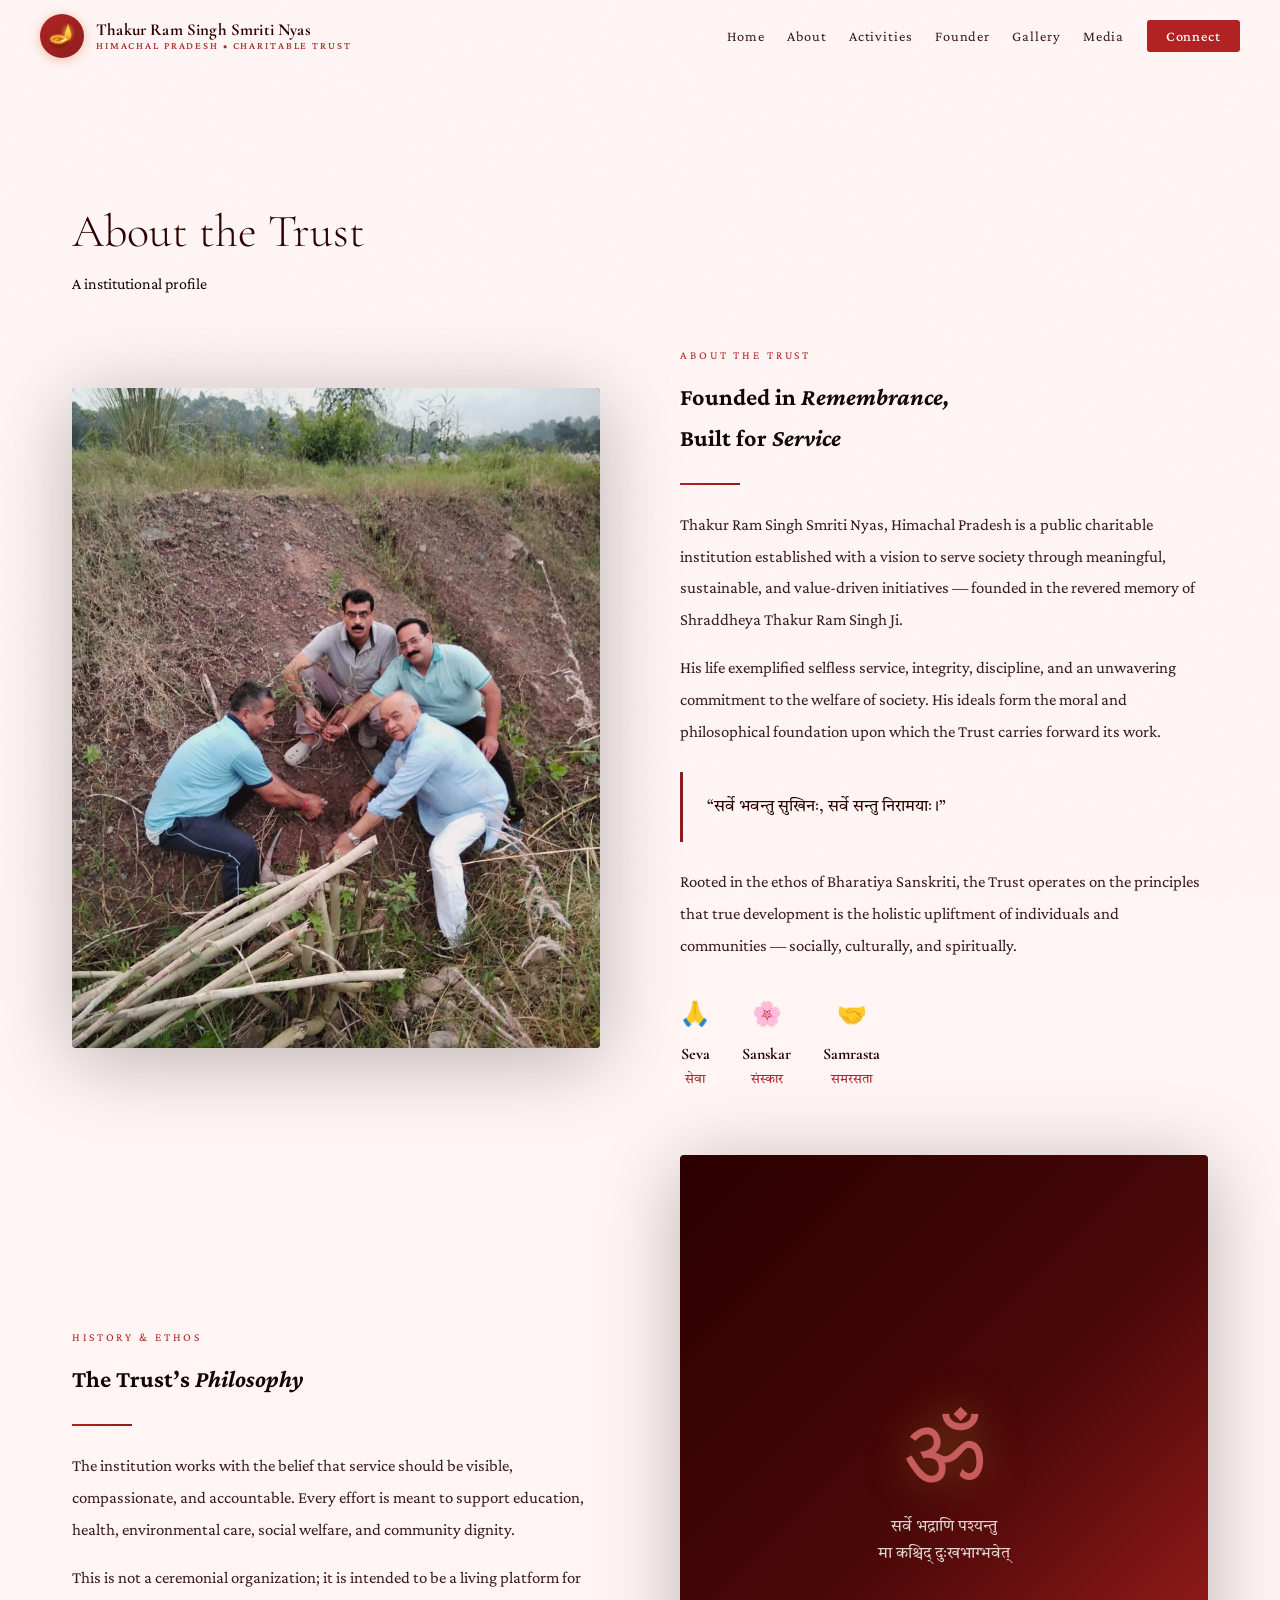
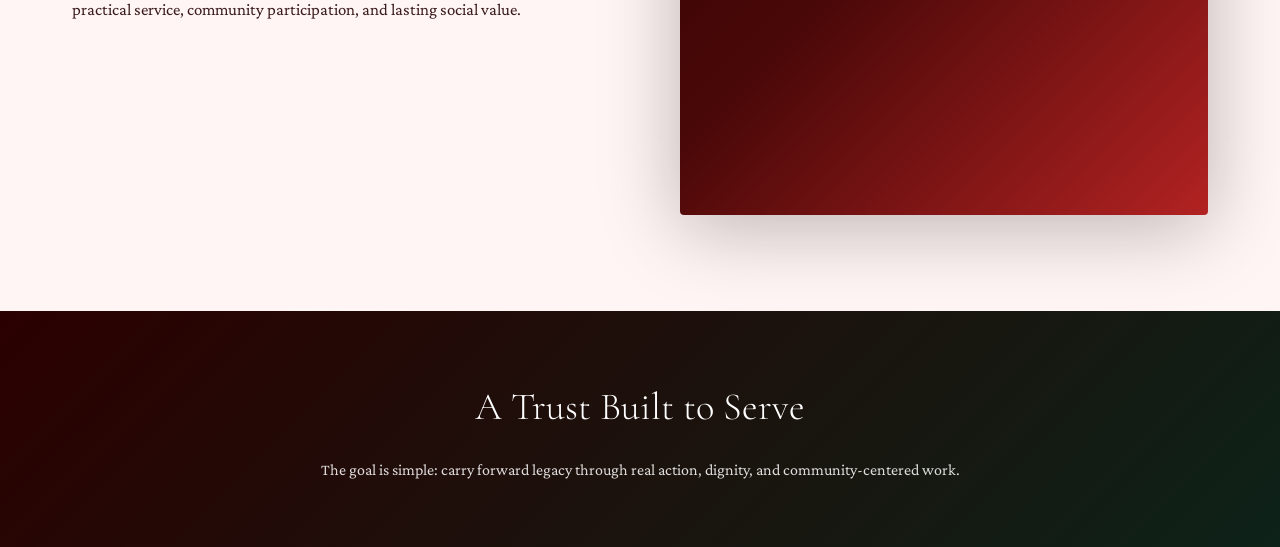
==== about.html @ 79075ea3 "major change" ====
<!DOCTYPE html>
<html lang="en">
<head>
<meta charset="UTF-8">
<meta name="viewport" content="width=device-width, initial-scale=1.0">
<title>About | Thakur Ram Singh Smriti Nyas</title>
<link rel="preconnect" href="https://fonts.googleapis.com">
<link href="https://fonts.googleapis.com/css2?family=Cormorant+Garamond:ital,wght@0,300;0,400;0,600;0,700;1,300;1,400&family=Crimson+Pro:ital,wght@0,300;0,400;0,600;1,400&family=Tiro+Devanagari+Sanskrit&display=swap" rel="stylesheet">
<link rel="stylesheet" href="assets/css/style.css">
</head>
<body>


<nav id="navbar">
  <div class="nav-inner">
    <a href="index.html" class="nav-logo">
      <div class="nav-logo-emblem">🪔</div>
      <div class="nav-logo-text">
        <span>Thakur Ram Singh Smriti Nyas</span>
        <span>Himachal Pradesh • Charitable Trust</span>
      </div>
    </a>
    <ul class="nav-links">
      <li><a href="index.html">Home</a></li>
      <li><a href="about.html">About</a></li>
      <li><a href="activities.html">Activities</a></li>
      <li><a href="founder.html">Founder</a></li>
      <li><a href="gallery.html">Gallery</a></li>
      <li><a href="media.html">Media</a></li>
      <li><a href="contact.html" class="nav-cta">Connect</a></li>
    </ul>
    <div class="hamburger" onclick="toggleMenu()"><span></span><span></span><span></span></span></div>
  </div>
</nav>
<div class="mobile-menu" id="mobileMenu">
  <a href="index.html" onclick="toggleMenu()">Home</a>
  <a href="about.html" onclick="toggleMenu()">About</a>
  <a href="activities.html" onclick="toggleMenu()">Activities</a>
  <a href="founder.html" onclick="toggleMenu()">Founder</a>
  <a href="gallery.html" onclick="toggleMenu()">Gallery</a>
  <a href="media.html" onclick="toggleMenu()">Media</a>
  <a href="contact.html" onclick="toggleMenu()">Connect</a>
</div>

<div class="page">
<section class="section">
  <div class="container">
    <div class="page-title">About the Trust</div>
    <p class="page-lead">A institutional profile</p>
    <div class="page-split" style="margin-top:3rem;">
      <div class="panel-image fade-in">
        <img src="assets/images/WhatsApp_Image_2026-05-06_at_3.06.17_PM.jpeg" alt="Trust activity" style="width:100%;height:100%;object-fit:cover;opacity:.92;">
      </div>
      <div class="text-block fade-in">
        <span class="section-label">About the Trust</span>
        <h2>Founded in <em>Remembrance,</em><br>Built for <em>Service</em></h2>
        <div class="divider"></div>
        <p>Thakur Ram Singh Smriti Nyas, Himachal Pradesh is a public charitable institution established with a vision to serve society through meaningful, sustainable, and value-driven initiatives — founded in the revered memory of Shraddheya Thakur Ram Singh Ji.</p>
        <p>His life exemplified selfless service, integrity, discipline, and an unwavering commitment to the welfare of society. His ideals form the moral and philosophical foundation upon which the Trust carries forward its work.</p>
        <div class="quote-box"><p>“सर्वे भवन्तु सुखिनः, सर्वे सन्तु निरामयाः।”</p></div>
        <p>Rooted in the ethos of Bharatiya Sanskriti, the Trust operates on the principles that true development is the holistic upliftment of individuals and communities — socially, culturally, and spiritually.</p>
        <div class="about-pillars">
          <div class="pillar"><div class="pillar-icon">🙏</div><span class="pillar-word">Seva</span><span class="pillar-word-devan">सेवा</span></div>
          <div class="pillar"><div class="pillar-icon">🌸</div><span class="pillar-word">Sanskar</span><span class="pillar-word-devan">संस्कार</span></div>
          <div class="pillar"><div class="pillar-icon">🤝</div><span class="pillar-word">Samrasta</span><span class="pillar-word-devan">समरसता</span></div>
        </div>
      </div>
    </div>

    <div class="about-grid" style="margin-top:4rem;">
      <div class="text-block fade-in">
        <span class="section-label">History & Ethos</span>
        <h2>The Trust’s <em>Philosophy</em></h2>
        <div class="divider"></div>
        <p>The institution works with the belief that service should be visible, compassionate, and accountable. Every effort is meant to support education, health, environmental care, social welfare, and community dignity.</p>
        <p>This is not a ceremonial organization; it is intended to be a living platform for practical service, community participation, and lasting social value.</p>
      </div>
      <div class="panel-image fade-in">
        <div class="panel-overlay">
          <div class="founder-mark">ॐ</div>
          <p style="font-family:var(--ff-devan);">सर्वे भद्राणि पश्यन्तु<br>मा कश्चिद् दुःखभाग्भवेत्</p>
        </div>
      </div>
    </div>
  </div>
</section>

<section class="banner">
  <div class="container">
    <h2>A Trust Built to Serve</h2>
    <p>The goal is simple: carry forward legacy through real action, dignity, and community-centered work.</p>
  </div>
</section>

<script src="assets/js/main.js"></script>
</body>
</html>
---- assets/css/style.css ----
:root {
  --saffron:      #B22222;
  --saffron-lt:   #D64545;
  --saffron-pale: #FCEAEA;

  --gold:         #8B1E1E;
  --gold-lt:      #C75C5C;

  --forest:       #2B0000;
  --forest-mid:   #4A0808;
  --forest-lt:    #6A1212;

  --cream:        #FFF5F5;
  --cream-dk:     #F5E6E6;

  --ink:          #140606;
  --ink-mid:      #3A1A1A;
  --ink-lt:       #6B4A4A;

  --white:        #FFFDFD;

  --border:       rgba(178,34,34,0.22);
  --border-dk:    rgba(178,34,34,0.45);

  --shadow:       0 4px 40px rgba(20,6,6,0.18);
  --shadow-lg:    0 12px 80px rgba(20,6,6,0.28);

  --ff-display: 'Cormorant Garamond', serif;
  --ff-body:    'Crimson Pro', serif;
  --ff-devan:   'Tiro Devanagari Sanskrit', serif;
}
*, *::before, *::after { box-sizing: border-box; margin: 0; padding: 0; }
html { scroll-behavior: smooth; font-size: 16px; }
body {
  font-family: var(--ff-body);
  background: var(--cream);
  color: var(--ink);
  overflow-x: hidden;
  line-height: 1.7;
}
a { color: inherit; }
img { max-width: 100%; display: block; }

::-webkit-scrollbar { width: 6px; }
::-webkit-scrollbar-track { background: var(--cream-dk); }
::-webkit-scrollbar-thumb { background: var(--saffron); border-radius: 3px; }

body::before {
  content: '';
  position: fixed;
  inset: 0;
  background-image: url("data:image/svg+xml,%3Csvg viewBox='0 0 256 256' xmlns='http://www.w3.org/2000/svg'%3E%3Cfilter id='noise'%3E%3CfeTurbulence type='fractalNoise' baseFrequency='0.9' numOctaves='4' stitchTiles='stitch'/%3E%3C/filter%3E%3Crect width='100%25' height='100%25' filter='url(%23noise)' opacity='0.03'/%3E%3C/svg%3E");
  pointer-events: none;
  z-index: 9999;
  opacity: 0.4;
}

.container { max-width: 1200px; margin: 0 auto; padding: 0 2rem; }
.page { padding-top: 96px; }
.section { padding: 6rem 0; }
.section-label {
  font-size: 0.72rem; letter-spacing: 0.25em; text-transform: uppercase;
  color: var(--saffron); display: block; margin-bottom: 0.75rem;
}
.divider {
  width: 60px; height: 2px;
  background: linear-gradient(90deg, var(--saffron), var(--gold));
  margin: 1.5rem 0;
}
.divider.center { margin: 1.5rem auto; }
.page-title, .section-header h2, .heading h2 {
  font-family: var(--ff-display);
  font-size: clamp(2rem, 3.6vw, 3.1rem);
  font-weight: 300;
  color: var(--forest);
}

#navbar {
  position: fixed; top: 0; left: 0; right: 0; z-index: 1000;
  padding: 0 2rem;
  transition: all 0.4s ease;
}
#navbar.scrolled {
  background: rgba(250,247,241,0.97);
  backdrop-filter: blur(12px);
  border-bottom: 1px solid var(--border);
  box-shadow: 0 2px 20px rgba(28,18,8,0.08);
}
.nav-inner {
  max-width: 1200px; margin: 0 auto;
  display: flex; align-items: center; justify-content: space-between;
  height: 72px;
}
.nav-logo {
  display: flex; align-items: center; gap: 0.75rem;
  text-decoration: none;
}
.nav-logo-emblem {
  width: 44px; height: 44px;
  background: linear-gradient(135deg, var(--saffron), var(--gold));
  border-radius: 50%;
  display: flex; align-items: center; justify-content: center;
  font-size: 1.4rem; color: var(--white);
  box-shadow: 0 2px 12px rgba(212,88,10,0.35);
  flex-shrink: 0;
}
.nav-logo-text { line-height: 1.2; }
.nav-logo-text span:first-child {
  display: block; font-family: var(--ff-display); font-size: 1.05rem;
  font-weight: 700; color: var(--forest); letter-spacing: 0.01em;
}
.nav-logo-text span:last-child {
  display: block; font-size: 0.65rem; letter-spacing: 0.18em;
  text-transform: uppercase; color: var(--saffron); font-weight: 500;
}
.nav-links { display: flex; gap: 1.4rem; list-style: none; align-items: center; }
.nav-links a {
  font-size: 0.9rem; letter-spacing: 0.06em; text-decoration: none;
  color: var(--ink-mid); font-weight: 400; transition: color 0.2s;
  position: relative;
}
.nav-links a::after {
  content: ''; position: absolute; bottom: -3px; left: 0; right: 0;
  height: 1px; background: var(--saffron);
  transform: scaleX(0); transition: transform 0.25s;
}
.nav-links a:hover { color: var(--saffron); }
.nav-links a:hover::after { transform: scaleX(1); }
.nav-cta {
  background: var(--saffron); color: var(--white) !important;
  padding: 0.5rem 1.2rem; border-radius: 3px;
  font-weight: 500 !important; transition: background 0.2s !important;
}
.nav-cta:hover { background: var(--forest) !important; }
.nav-cta::after { display: none !important; }
.hamburger { display: none; flex-direction: column; gap: 5px; cursor: pointer; }
.hamburger span { display: block; width: 24px; height: 2px; background: var(--ink); transition: all 0.3s; }

.hero {
  min-height: 100vh;
  background: var(--forest);
  position: relative; overflow: hidden;
  display: flex; align-items: center;
}
.hero-bg-pattern {
  position: absolute; inset: 0;
  background-image:
    radial-gradient(ellipse 80% 60% at 60% 50%, rgba(197,151,58,0.08) 0%, transparent 70%),
    radial-gradient(ellipse 40% 40% at 20% 80%, rgba(212,88,10,0.1) 0%, transparent 60%);
}
.hero-mandala {
  position: absolute; right: -80px; top: 50%;
  transform: translateY(-50%);
  width: 650px; height: 650px; opacity: 0.06;
}
.hero-mandala svg { width: 100%; height: 100%; animation: spin 120s linear infinite; }
@keyframes spin { to { transform: rotate(360deg); } }
.hero-content {
  position: relative; z-index: 2;
  max-width: 1200px; margin: 0 auto; padding: 6rem 2rem 4rem;
  display: grid; grid-template-columns: 1fr 1fr; gap: 4rem; align-items: center;
}
.hero-tag {
  display: inline-flex; align-items: center; gap: 0.5rem;
  background: rgba(197,151,58,0.15); border: 1px solid rgba(197,151,58,0.3);
  padding: 0.35rem 1rem; border-radius: 30px;
  font-size: 0.72rem; letter-spacing: 0.2em; text-transform: uppercase;
  color: var(--gold-lt); margin-bottom: 1.5rem;
}
.hero-tag::before { content: '✦'; font-size: 0.6rem; }
.hero-title {
  font-family: var(--ff-display); color: var(--white);
  font-size: clamp(2.4rem, 4.5vw, 4.1rem);
  line-height: 1.05; font-weight: 300; margin-bottom: 0.5rem;
}
.hero-title strong { font-weight: 700; color: var(--gold-lt); }
.hero-subtitle-devan {
  font-family: var(--ff-devan); color: var(--gold);
  font-size: 1.1rem; margin-bottom: 1.5rem; line-height: 1.6; opacity: 0.9;
}
.hero-desc {
  color: rgba(250,247,241,0.75); font-size: 1.05rem;
  line-height: 1.9; margin-bottom: 2rem; max-width: 540px;
}
.hero-actions { display: flex; gap: 1rem; flex-wrap: wrap; }
.btn-primary, .btn-outline, .btn-soft, .btn-submit, .wiki-link {
  display: inline-flex; align-items: center; gap: 0.5rem;
  padding: 0.85rem 1.55rem; border-radius: 3px;
  font-size: 0.9rem; letter-spacing: 0.08em; text-decoration: none;
  transition: all 0.25s; font-weight: 600;
}
.btn-primary {
  background: var(--saffron); color: var(--white);
  box-shadow: 0 4px 20px rgba(212,88,10,0.4);
}
.btn-primary:hover { background: var(--saffron-lt); transform: translateY(-2px); }
.btn-outline {
  border: 1px solid rgba(197,151,58,0.5); color: var(--gold-lt);
}
.btn-outline:hover { background: rgba(197,151,58,0.1); border-color: var(--gold); }
.btn-soft {
  background: rgba(255,255,255,0.06); color: var(--white);
  border: 1px solid rgba(197,151,58,0.18);
}
.btn-soft:hover { background: rgba(255,255,255,0.1); }
.hero-right { display: grid; grid-template-columns: 1fr 1fr; gap: 1rem; }
.hero-stat-card {
  background: rgba(255,255,255,0.04);
  border: 1px solid rgba(197,151,58,0.15);
  padding: 1.5rem; border-radius: 4px;
  backdrop-filter: blur(4px);
  transition: border-color 0.3s;
}
.hero-stat-card:hover { border-color: rgba(197,151,58,0.4); }
.hero-stat-card:nth-child(1) { grid-column: span 2; display: flex; align-items: center; gap: 1rem; }
.hero-stat-num {
  font-family: var(--ff-display); font-size: 2.8rem;
  font-weight: 700; color: var(--gold-lt); line-height: 1;
}
.hero-stat-label { font-size: 0.82rem; color: rgba(250,247,241,0.6); letter-spacing: 0.05em; margin-top: 0.25rem; }
.hero-stat-icon { font-size: 1.8rem; margin-bottom: 0.5rem; }
.hero-stat-text { font-size: 0.9rem; color: rgba(250,247,241,0.75); line-height: 1.5; }
.hero-scroll {
  position: absolute; bottom: 2rem; left: 50%; transform: translateX(-50%);
  display: flex; flex-direction: column; align-items: center; gap: 0.5rem;
  color: rgba(250,247,241,0.4); font-size: 0.7rem; letter-spacing: 0.2em; text-transform: uppercase;
  animation: bounce 2s ease-in-out infinite;
  cursor: pointer; text-decoration: none;
}
.hero-scroll::after { content: '↓'; font-size: 1rem; color: var(--gold); }
@keyframes bounce { 0%,100%{transform:translateX(-50%) translateY(0)} 50%{transform:translateX(-50%) translateY(8px)} }

.marquee-strip { background: var(--saffron); padding: 0.6rem 0; overflow: hidden; }
.marquee-track {
  display: flex; gap: 3rem; animation: marquee 30s linear infinite; width: max-content;
}
.marquee-item {
  display: flex; align-items: center; gap: 1rem; white-space: nowrap;
  font-size: 0.8rem; letter-spacing: 0.12em; text-transform: uppercase;
  color: rgba(255,255,255,0.9);
}
.marquee-item::before { content: '✦'; font-size: 0.6rem; opacity: 0.7; }
@keyframes marquee { to { transform: translateX(-50%); } }

.section-header { text-align: center; margin-bottom: 4rem; }
.section-header h2 strong { font-weight: 700; }

.about-grid, .founder-grid, .contact-grid, .page-split {
  display: grid; grid-template-columns: 1fr 1fr; gap: 5rem; align-items: center;
}
.about-img-frame, .panel-image {
  aspect-ratio: 4/5; border-radius: 4px;
  background: linear-gradient(135deg, var(--forest) 0%, var(--forest-mid) 50%, var(--saffron) 100%);
  position: relative; overflow: hidden;
  display: flex; align-items: center; justify-content: center;
  box-shadow: var(--shadow-lg);
}
.about-img-inner, .panel-overlay {
  text-align: center; padding: 3rem; color: rgba(250,247,241,0.85);
}
.about-img-inner .big-om, .founder-mark {
  font-size: 6rem; line-height: 1; margin-bottom: 1rem;
  color: var(--gold-lt); text-shadow: 0 0 40px rgba(197,151,58,0.5);
}
.about-img-inner p {
  font-family: var(--ff-devan); font-size: 1.1rem; line-height: 1.8; color: rgba(250,247,241,0.8);
}
.about-badge {
  position: absolute; bottom: -1.5rem; right: -1.5rem;
  background: var(--saffron); color: var(--white);
  width: 100px; height: 100px; border-radius: 50%;
  display: flex; flex-direction: column; align-items: center; justify-content: center;
  font-family: var(--ff-display); box-shadow: 0 4px 20px rgba(212,88,10,0.4);
}
.about-badge span:first-child { font-size: 1.6rem; font-weight: 700; line-height: 1; }
.about-badge span:last-child { font-size: 0.6rem; letter-spacing: 0.1em; text-transform: uppercase; }
.about-content h2, .founder-content h2 {
  font-family: var(--ff-display); font-size: clamp(2rem, 3vw, 2.8rem);
  font-weight: 300; line-height: 1.2; color: var(--forest);
  margin-bottom: 1rem;
}
.about-content h2 em, .founder-content h2 em { font-style: italic; color: var(--saffron); }
.about-content p, .founder-content p, .text-block p, .page-text p {
  font-size: 1.05rem; color: var(--ink-mid); margin-bottom: 1rem; line-height: 1.9;
}
.about-shloka, .quote-box {
  background: var(--cream); border-left: 3px solid var(--gold);
  padding: 1.25rem 1.5rem; border-radius: 0 4px 4px 0; margin: 1.5rem 0;
}
.about-shloka p, .quote-box p {
  font-family: var(--ff-devan); font-size: 1rem; color: var(--forest); margin: 0; line-height: 1.9;
}
.about-pillars, .value-tags { display: flex; gap: 2rem; margin-top: 2rem; flex-wrap: wrap; }
.pillar { text-align: center; }
.pillar-icon { font-size: 1.5rem; margin-bottom: 0.4rem; }
.pillar-word {
  font-family: var(--ff-display); font-size: 1rem; font-weight: 700; color: var(--forest); display: block;
}
.pillar-word-devan {
  font-family: var(--ff-devan); font-size: 0.82rem; color: var(--saffron); display: block;
}

.activities-grid {
  display: grid; grid-template-columns: repeat(4, 1fr); gap: 1.5rem;
}
.activity-card {
  background: var(--white);
  border: 1px solid var(--border);
  border-radius: 4px; padding: 2rem 1.5rem;
  transition: all 0.35s cubic-bezier(0.4,0,0.2,1);
  position: relative; overflow: hidden; cursor: default;
}
.activity-card::before {
  content: ''; position: absolute; bottom: 0; left: 0; right: 0;
  height: 3px; background: linear-gradient(90deg, var(--saffron), var(--gold));
  transform: scaleX(0); transition: transform 0.35s;
}
.activity-card:hover { transform: translateY(-6px); box-shadow: var(--shadow); border-color: transparent; }
.activity-card:hover::before { transform: scaleX(1); }
.activity-card:nth-child(1) { grid-column: span 2; }
.activity-card:nth-child(6) { grid-column: span 2; }
.card-icon { font-size: 2rem; margin-bottom: 1rem; }
.card-num {
  position: absolute; top: 1.25rem; right: 1.25rem;
  font-family: var(--ff-display); font-size: 2.5rem;
  font-weight: 700; color: var(--saffron); opacity: 0.08; line-height: 1;
}
.card-title {
  font-family: var(--ff-display); font-size: 1.2rem;
  font-weight: 700; color: var(--forest); margin-bottom: 0.75rem;
}
.card-desc { font-size: 0.92rem; color: var(--ink-lt); line-height: 1.7; margin-bottom: 1rem; }
.card-shloka {
  font-family: var(--ff-devan); font-size: 0.78rem;
  color: var(--saffron); line-height: 1.7; border-top: 1px solid var(--border);
  padding-top: 0.75rem; margin-top: 0.75rem;
}

.founder {
  padding: 6rem 0; background: var(--forest); position: relative; overflow: hidden;
}
.founder::before {
  content: ''; position: absolute; inset: 0;
  background: radial-gradient(ellipse at 80% 50%, rgba(197,151,58,0.08) 0%, transparent 60%);
}
.founder-grid { position: relative; z-index: 1; }
.founder-portrait {
  background: rgba(255,255,255,0.04);
  border: 1px solid rgba(197,151,58,0.2);
  border-radius: 4px; padding: 2.5rem;
  text-align: center;
}
.founder-photo {
  width: 220px; height: 220px; margin: 0 auto 1.5rem; border-radius: 50%;
  overflow: hidden; border: 5px solid rgba(232,201,122,0.25);
  box-shadow: 0 0 60px rgba(197,151,58,0.25);
}
.founder-photo img { width: 100%; height: 100%; object-fit: cover; }
.founder-portrait h3 {
  font-family: var(--ff-display); font-size: 1.6rem;
  color: var(--white); font-weight: 300; margin-bottom: 0.25rem;
}
.founder-portrait .years {
  font-size: 0.8rem; color: var(--gold); letter-spacing: 0.15em;
  text-transform: uppercase;
}
.founder-content h2 { color: var(--white); }
.founder-content p { color: rgba(250,247,241,0.7); }
.founder-quote {
  border-left: 3px solid var(--gold); padding-left: 1.5rem; margin: 2rem 0;
}
.founder-quote p {
  font-family: var(--ff-display); font-size: 1.3rem;
  font-style: italic; color: var(--gold-lt) !important;
  font-weight: 300; line-height: 1.5;
}
.value-tag {
  background: rgba(197,151,58,0.1); border: 1px solid rgba(197,151,58,0.25);
  padding: 0.35rem 0.9rem; border-radius: 20px;
  font-size: 0.78rem; color: var(--gold-lt); letter-spacing: 0.06em;
}
.wiki-link {
  background: rgba(255,255,255,0.06);
  border: 1px solid rgba(197,151,58,0.3);
  color: var(--gold-lt);
  margin-top: 1rem;
}
.wiki-link:hover { background: rgba(197,151,58,0.1); transform: translateY(-2px); }

.vision {
  padding: 6rem 0;
  background: linear-gradient(135deg, var(--forest) 0%, #0D2218 100%);
  position: relative; overflow: hidden;
}
.vision::before {
  content: ''; position: absolute; inset: 0;
  background-image: radial-gradient(circle at 30% 70%, rgba(212,88,10,0.08) 0%, transparent 50%),
                    radial-gradient(circle at 80% 20%, rgba(197,151,58,0.06) 0%, transparent 50%);
}
.vision-header { text-align: center; margin-bottom: 4rem; position: relative; z-index: 1; }
.vision-header h2 { font-family: var(--ff-display); font-size: clamp(2rem, 3.5vw, 3rem); font-weight: 300; color: var(--white); }
.vision-header .big-shloka {
  font-family: var(--ff-devan); font-size: 1.05rem; color: var(--gold); margin-top: 1rem; line-height: 2; opacity: 0.9;
}
.vision-items { position: relative; z-index: 1; display: flex; flex-direction: column; gap: 0; }
.vision-item {
  display: grid; grid-template-columns: 80px 1fr; gap: 0;
  border-top: 1px solid rgba(197,151,58,0.12);
  padding: 2rem 0;
}
.vision-item:last-child { border-bottom: 1px solid rgba(197,151,58,0.12); }
.vision-item:hover { background: rgba(197,151,58,0.04); }
.vision-item-num {
  font-family: var(--ff-display); font-size: 3rem;
  font-weight: 700; color: rgba(197,151,58,0.2); line-height: 1; padding-top: 0.25rem;
}
.vision-item-title {
  font-family: var(--ff-display); font-size: 1.3rem;
  font-weight: 700; color: var(--white); margin-bottom: 0.5rem;
}
.vision-item-desc { font-size: 0.95rem; color: rgba(250,247,241,0.6); line-height: 1.8; }

.stats-strip { background: var(--saffron); }
.impact-grid {
  display: grid; grid-template-columns: repeat(4, 1fr); gap: 0;
}
.impact-item {
  text-align: center; padding: 2rem;
  border-right: 1px solid rgba(255,255,255,0.2);
}
.impact-item:last-child { border-right: none; }
.impact-num {
  font-family: var(--ff-display); font-size: 3.2rem;
  font-weight: 700; color: var(--white); line-height: 1;
}
.impact-label {
  font-size: 0.78rem; letter-spacing: 0.15em; text-transform: uppercase;
  color: rgba(255,255,255,0.75); margin-top: 0.5rem;
}

.media {
  padding: 6rem 0;
  background: var(--cream);
}
.media-grid {
  display: grid; grid-template-columns: repeat(2, 1fr); gap: 2rem;
}
.media-card {
  background: var(--white); border: 1px solid var(--border);
  border-radius: 4px; padding: 2.2rem;
  transition: all 0.3s; cursor: pointer;
}
.media-card:hover { transform: translateY(-4px); box-shadow: var(--shadow); }
.media-card h3 {
  font-family: var(--ff-display); font-size: 1.5rem; font-weight: 600; color: var(--forest); margin-bottom: 0.75rem;
}
.media-card p { font-size: 0.95rem; color: var(--ink-lt); line-height: 1.7; }
.media-card .media-card-type {
  font-size: 0.68rem; letter-spacing: 0.2em; text-transform: uppercase; color: var(--saffron); margin-bottom: 1rem;
  display: flex; align-items: center; gap: 0.5rem;
}
.media-card .media-card-type::before { content: ''; display: block; width: 20px; height: 1px; background: var(--saffron); }
.media-card-footer {
  margin-top: 1.5rem; padding-top: 1rem;
  border-top: 1px solid var(--border);
  display: flex; align-items: center; justify-content: space-between;
}
.media-card-footer span { font-size: 0.78rem; color: var(--ink-lt); }
.media-card-footer a {
  font-size: 0.82rem; color: var(--saffron); text-decoration: none; letter-spacing: 0.06em;
  display: flex; align-items: center; gap: 0.4rem;
}

.gallery-grid {
  display: grid;
  grid-template-columns: repeat(auto-fit, minmax(240px, 1fr));
  gap: 1rem;
}
.gallery-grid img {
  width: 100%;
  height: 270px;
  object-fit: cover;
  border-radius: 14px;
  box-shadow: var(--shadow);
  transition: transform 0.25s ease;
}
.gallery-grid img:hover { transform: translateY(-3px) scale(1.01); }
.gallery-tags {
  display: flex; flex-wrap: wrap; gap: 0.75rem; justify-content: center; margin-bottom: 2rem;
}
.gallery-tag {
  padding: 0.45rem 0.9rem;
  border: 1px solid var(--border);
  border-radius: 999px;
  color: var(--ink-mid);
  font-size: 0.82rem;
  background: rgba(255,255,255,0.55);
}

.banner {
  background: linear-gradient(135deg, var(--forest), #0d2218);
  color: white;
  padding: 4rem 0;
  text-align: center;
}
.banner h2 {
  font-family: var(--ff-display);
  font-size: clamp(2rem, 3vw, 3rem);
  font-weight: 300;
  margin-bottom: 1rem;
}
.banner p { max-width: 850px; margin: 0 auto; opacity: 0.85; }

.contact-shell {
  background: var(--ink);
  color: white;
  padding: 6rem 0 4rem;
  position: relative;
  overflow: hidden;
}
.contact-shell::before {
  content: ''; position: absolute; top: 0; left: 0; right: 0;
  height: 3px;
  background: linear-gradient(90deg, var(--saffron), var(--gold), var(--saffron));
}
.contact-grid { align-items: start; }
.contact-left h2 {
  font-family: var(--ff-display); font-size: clamp(2rem, 3vw, 2.8rem);
  font-weight: 300; color: var(--white); line-height: 1.2; margin-bottom: 1rem;
}
.contact-left h2 em { color: var(--gold-lt); font-style: italic; }
.contact-left p { color: rgba(250,247,241,0.6); font-size: 1rem; line-height: 1.8; margin-bottom: 2rem; }
.contact-info { display: flex; flex-direction: column; gap: 1rem; }
.info-row {
  display: flex; align-items: flex-start; gap: 1rem;
  color: rgba(250,247,241,0.75); font-size: 0.95rem;
}
.info-icon { font-size: 1.2rem; flex-shrink: 0; padding-top: 0.1rem; }
.contact-form {
  background: rgba(255,255,255,0.04);
  border: 1px solid rgba(197,151,58,0.15);
  border-radius: 4px; padding: 2.5rem;
}
.form-row { display: grid; grid-template-columns: 1fr 1fr; gap: 1rem; }
.form-group { margin-bottom: 1rem; }
.form-group label {
  display: block; font-size: 0.72rem; letter-spacing: 0.15em;
  text-transform: uppercase; color: var(--gold); margin-bottom: 0.5rem;
}
.form-group input, .form-group textarea, .form-group select {
  width: 100%; background: rgba(255,255,255,0.06);
  border: 1px solid rgba(197,151,58,0.2); border-radius: 3px;
  padding: 0.75rem 1rem; color: var(--white);
  font-family: var(--ff-body); font-size: 0.95rem;
  outline: none; transition: border-color 0.25s;
}
.form-group textarea { min-height: 110px; resize: vertical; }
.form-group input::placeholder, .form-group textarea::placeholder { color: rgba(250,247,241,0.3); }
.form-group input:focus, .form-group textarea:focus { border-color: var(--saffron); }
.form-group select option { background: var(--ink); }
.btn-submit {
  width: 100%; background: var(--saffron); color: var(--white);
  border: none; padding: 0.9rem; border-radius: 3px;
  font-size: 0.95rem; letter-spacing: 0.08em; cursor: pointer; font-weight: 600;
  transition: background 0.25s;
}
.btn-submit:hover { background: var(--saffron-lt); }
.footer-columns {
  margin-top: 3rem;
  display: grid;
  grid-template-columns: 1.15fr .85fr .85fr;
  gap: 1.5rem;
}
.footer-panel {
  background: rgba(255,255,255,0.03);
  border: 1px solid rgba(197,151,58,0.12);
  border-radius: 4px;
  padding: 1.4rem;
}
.footer-panel h4 {
  font-family: var(--ff-display);
  font-size: 1.2rem;
  color: var(--gold-lt);
  margin-bottom: .75rem;
}
.footer-panel p, .footer-panel a {
  color: rgba(250,247,241,.7);
  font-size: .92rem;
  line-height: 1.75;
  text-decoration: none;
}
.footer-panel a:hover { color: var(--gold-lt); }
.footer-bottom {
  margin-top: 2rem; padding-top: 2rem;
  border-top: 1px solid rgba(197,151,58,0.1);
  display: flex; align-items: center; justify-content: space-between;
  flex-wrap: wrap; gap: 1rem;
}
.footer-logo-text {
  font-family: var(--ff-display); font-size: 1rem;
  color: rgba(250,247,241,0.5);
}
.footer-logo-text strong { color: var(--gold); }
.footer-copy { font-size: 0.78rem; color: rgba(250,247,241,0.35); }
.footer-shloka {
  font-family: var(--ff-devan); font-size: 0.9rem;
  color: rgba(197,151,58,0.5); letter-spacing: 0.05em;
}

.mobile-menu {
  position: fixed; inset: 0; z-index: 999;
  background: var(--white); padding: 5rem 2rem 2rem;
  transform: translateX(100%); transition: transform 0.4s ease;
  display: flex; flex-direction: column; gap: 2rem;
}
.mobile-menu.open { transform: translateX(0); }
.mobile-menu a {
  font-family: var(--ff-display); font-size: 2rem; font-weight: 300;
  color: var(--forest); text-decoration: none; border-bottom: 1px solid var(--border);
  padding-bottom: 1rem;
  transition: color 0.2s;
}
.mobile-menu a:hover { color: var(--saffron); }

.fade-in {
  opacity: 0; transform: translateY(30px);
  transition: opacity 0.7s ease, transform 0.7s ease;
}
.fade-in.visible { opacity: 1; transform: none; }
.fade-in-delay-1 { transition-delay: 0.1s; }
.fade-in-delay-2 { transition-delay: 0.2s; }
.fade-in-delay-3 { transition-delay: 0.3s; }

.office-bearers {
  display: grid; grid-template-columns: repeat(4, 1fr); gap: 1.5rem;
  margin-bottom: 4rem;
}
.flip-card {
  height: 280px; cursor: pointer; perspective: 1000px;
}
.flip-inner {
  width: 100%; height: 100%;
  transform-style: preserve-3d;
  transition: transform 0.65s cubic-bezier(0.4,0,0.2,1);
  position: relative;
}
.flip-card:hover .flip-inner,
.flip-card.flipped .flip-inner { transform: rotateY(180deg); }
.flip-front, .flip-back {
  position: absolute; inset: 0;
  backface-visibility: hidden; border-radius: 4px;
  display: flex; flex-direction: column; align-items: center; justify-content: center;
  padding: 1.5rem;
}
.flip-front {
  background: var(--cream);
  border: 1px solid var(--border);
}
.flip-back {
  background: var(--forest);
  transform: rotateY(180deg);
  border: 1px solid rgba(197,151,58,0.2);
}
.member-avatar {
  width: 72px; height: 72px; border-radius: 50%;
  background: linear-gradient(135deg, var(--saffron), var(--gold));
  display: flex; align-items: center; justify-content: center;
  font-size: 1.8rem; color: var(--white); margin-bottom: 1rem;
  box-shadow: 0 4px 16px rgba(212,88,10,0.3);
}
.member-role {
  font-size: 0.68rem; letter-spacing: 0.18em; text-transform: uppercase;
  color: var(--saffron); margin-bottom: 0.25rem;
}
.member-name {
  font-family: var(--ff-display); font-size: 1.1rem;
  font-weight: 700; color: var(--forest); line-height: 1.2;
}
.flip-hint {
  font-size: 0.68rem; color: var(--ink-lt); margin-top: 0.5rem;
  letter-spacing: 0.08em;
}
.member-message {
  font-size: 0.88rem; color: rgba(250,247,241,0.8);
  line-height: 1.7; text-align: center; font-style: italic;
  font-family: var(--ff-body);
}
.member-name-back {
  font-family: var(--ff-display); font-size: 1rem;
  color: var(--gold-lt); margin-top: 1rem; font-weight: 600;
}
.trust-board {
  background: var(--cream); border: 1px solid var(--border);
  border-radius: 4px; padding: 2.5rem;
}
.trust-board h3 {
  font-family: var(--ff-display); font-size: 1.6rem;
  font-weight: 300; color: var(--forest); margin-bottom: 2rem;
}
.board-members {
  display: flex; flex-wrap: wrap; gap: 1rem; justify-content: center;
}
.board-member {
  display: flex; align-items: center; gap: 0.75rem;
  background: var(--white); border: 1px solid var(--border);
  padding: 0.75rem 1.25rem; border-radius: 3px;
}
.board-member-dot {
  width: 32px; height: 32px; border-radius: 50%;
  background: linear-gradient(135deg, var(--forest), var(--forest-lt));
  display: flex; align-items: center; justify-content: center;
  font-size: 0.7rem; color: var(--gold-lt); flex-shrink: 0;
}
.board-member-name {
  font-family: var(--ff-display); font-size: 0.95rem;
  font-weight: 600; color: var(--forest);
}

@media (max-width: 900px) {
  .hero-content, .about-grid, .founder-grid, .contact-grid, .page-split { grid-template-columns: 1fr; }
  .hero-right { display: none; }
  .about-visual { display: none; }
  .activities-grid { grid-template-columns: 1fr 1fr; }
  .activity-card:nth-child(1), .activity-card:nth-child(6) { grid-column: span 1; }
  .office-bearers { grid-template-columns: 1fr 1fr; }
  .impact-grid { grid-template-columns: 1fr 1fr; }
  .impact-item { border-right: none; border-bottom: 1px solid rgba(255,255,255,0.2); }
  .media-grid { grid-template-columns: 1fr; }
  .footer-columns { grid-template-columns: 1fr; }
  .nav-links { display: none; }
  .hamburger { display: flex; }
}
@media (max-width: 560px) {
  .activities-grid, .office-bearers, .impact-grid { grid-template-columns: 1fr; }
  .form-row { grid-template-columns: 1fr; }
  .about-pillars { flex-wrap: wrap; }
  .gallery-grid img { height: 220px; }
}
/* =========================================================
   FOUNDER PAGE ONLY — DARK LEGACY SECTION
========================================================= */

.founder-legacy-section {
  padding: 6rem 0;
  position: relative;
  overflow: hidden;

  background:
    linear-gradient(
      135deg,
      #220000 0%,
      #3a0505 45%,
      #160000 100%
    );
}

.founder-legacy-section::before {
  content: '';
  position: absolute;
  inset: 0;

  background:
    radial-gradient(circle at 20% 20%, rgba(255,90,90,0.07), transparent 40%),
    radial-gradient(circle at 80% 70%, rgba(255,120,120,0.05), transparent 40%);

  pointer-events: none;
}

.founder-legacy-section .section-header {
  position: relative;
  z-index: 2;
}

.founder-legacy-section .section-header h2 {
  color: #fff4f4 !important;
}

.founder-legacy-section .section-label {
  color: #ff9b9b !important;
}

.founder-legacy-section .divider.center {
  background: linear-gradient(90deg, #b22222, #ff7b7b) !important;
}

.founder-legacy-section .vision-items {
  position: relative;
  z-index: 2;
}

.founder-legacy-section .vision-item {
  display: grid;
  grid-template-columns: 90px 1fr;
  gap: 1rem;

  padding: 2.7rem 0;

  border-top: 1px solid rgba(255,255,255,0.08);

  transition: all 0.35s ease;
}

.founder-legacy-section .vision-item:last-child {
  border-bottom: 1px solid rgba(255,255,255,0.08);
}

.founder-legacy-section .vision-item:hover {
  background: rgba(255,255,255,0.03);
  padding-left: 1rem;
}

.founder-legacy-section .vision-item-num {
  font-family: var(--ff-display);
  font-size: 3.5rem;
  font-weight: 700;

  color: rgba(255,160,160,0.22) !important;

  line-height: 1;
}

.founder-legacy-section .vision-item-title {
  font-family: var(--ff-display);
  font-size: 1.5rem;
  font-weight: 700;

  color: #fff7f7 !important;

  margin-bottom: 0.8rem;
}

.founder-legacy-section .vision-item-desc {
  font-size: 1rem;
  line-height: 1.95;

  color: rgba(255,240,240,0.82) !important;

  max-width: 900px;
}
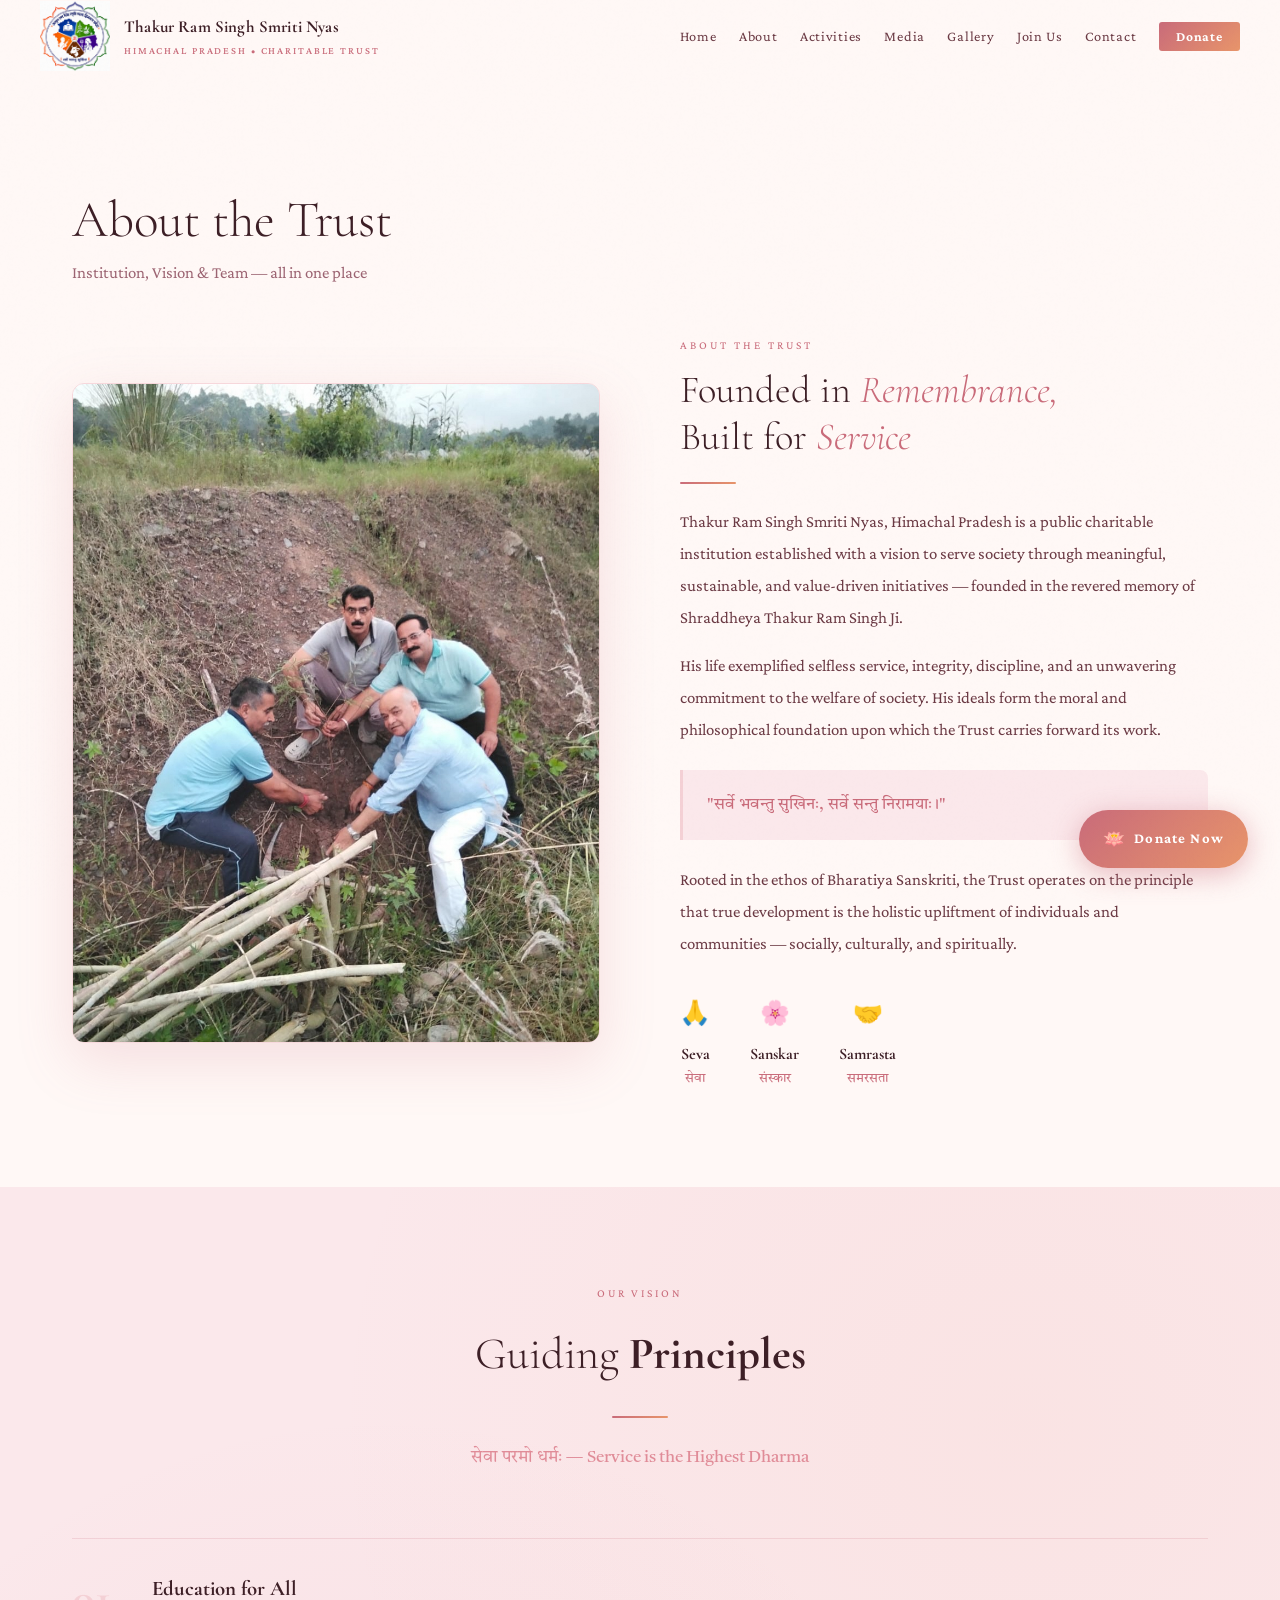
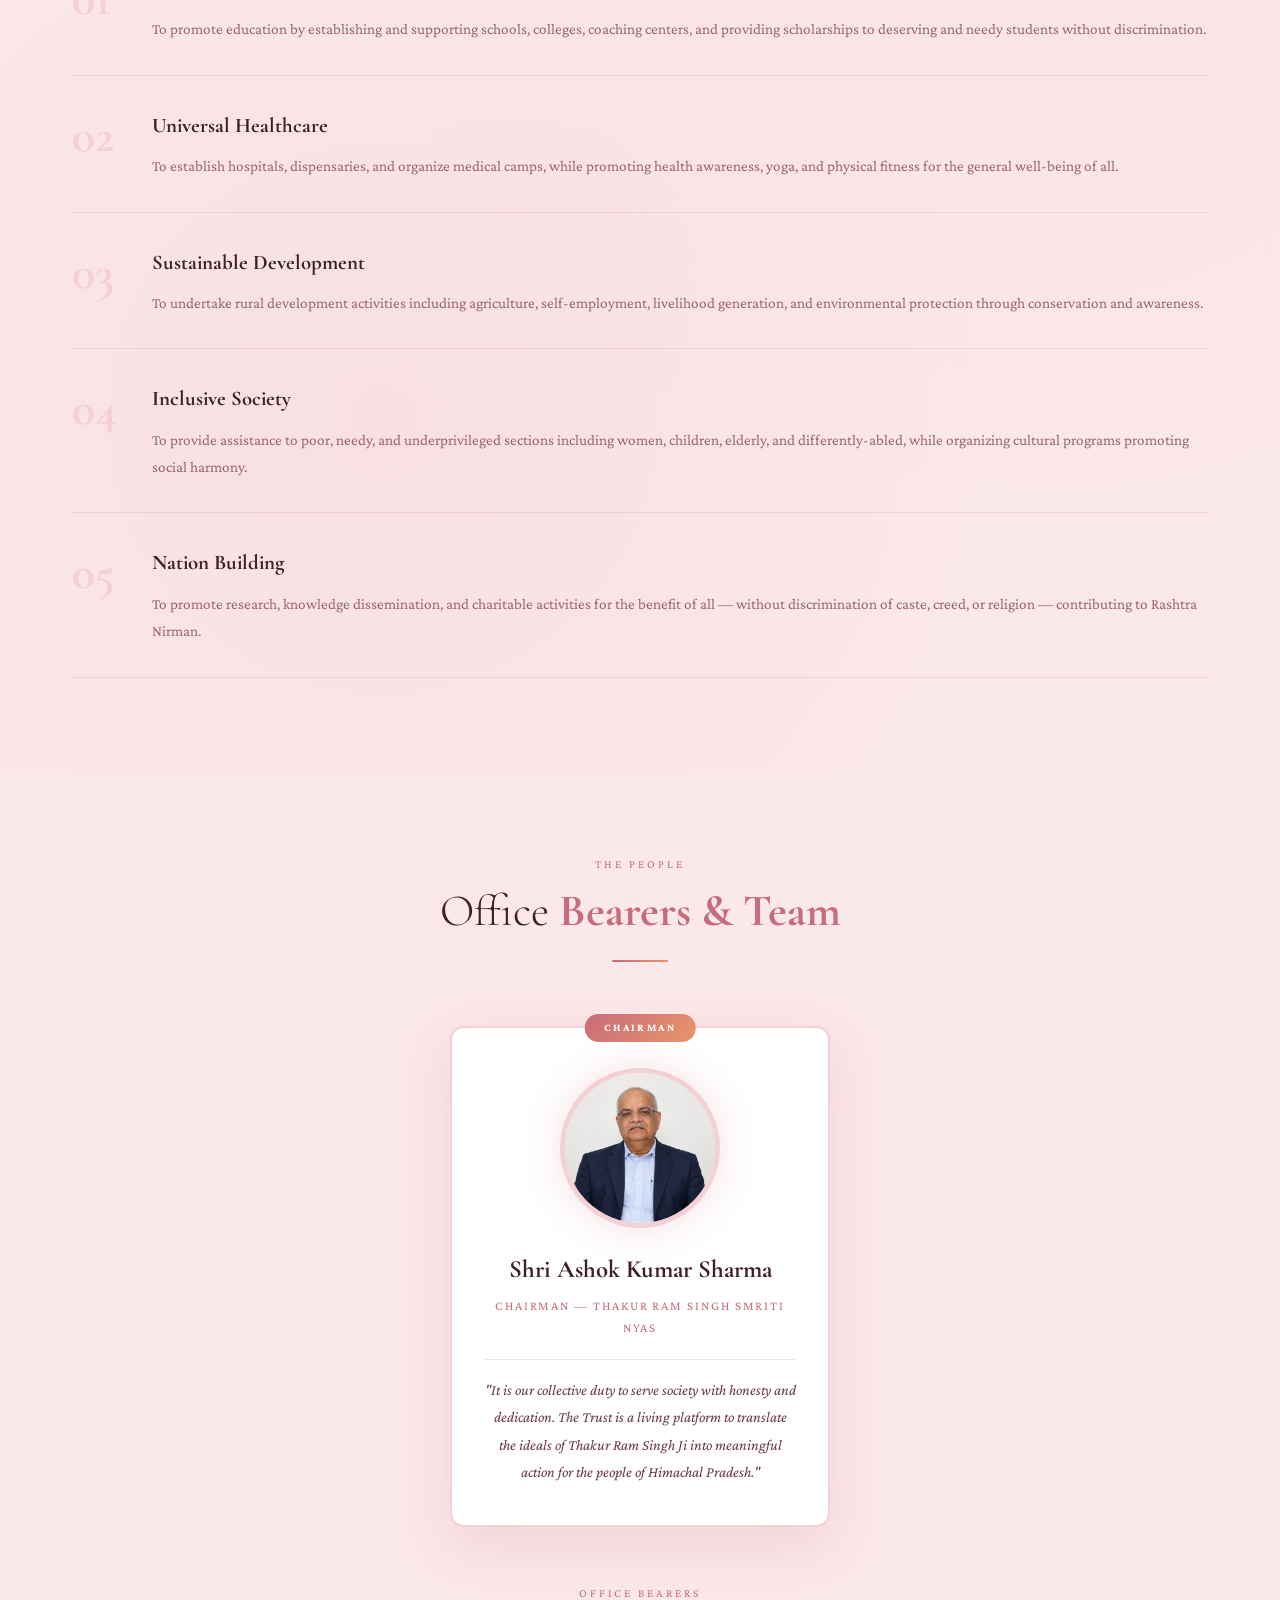
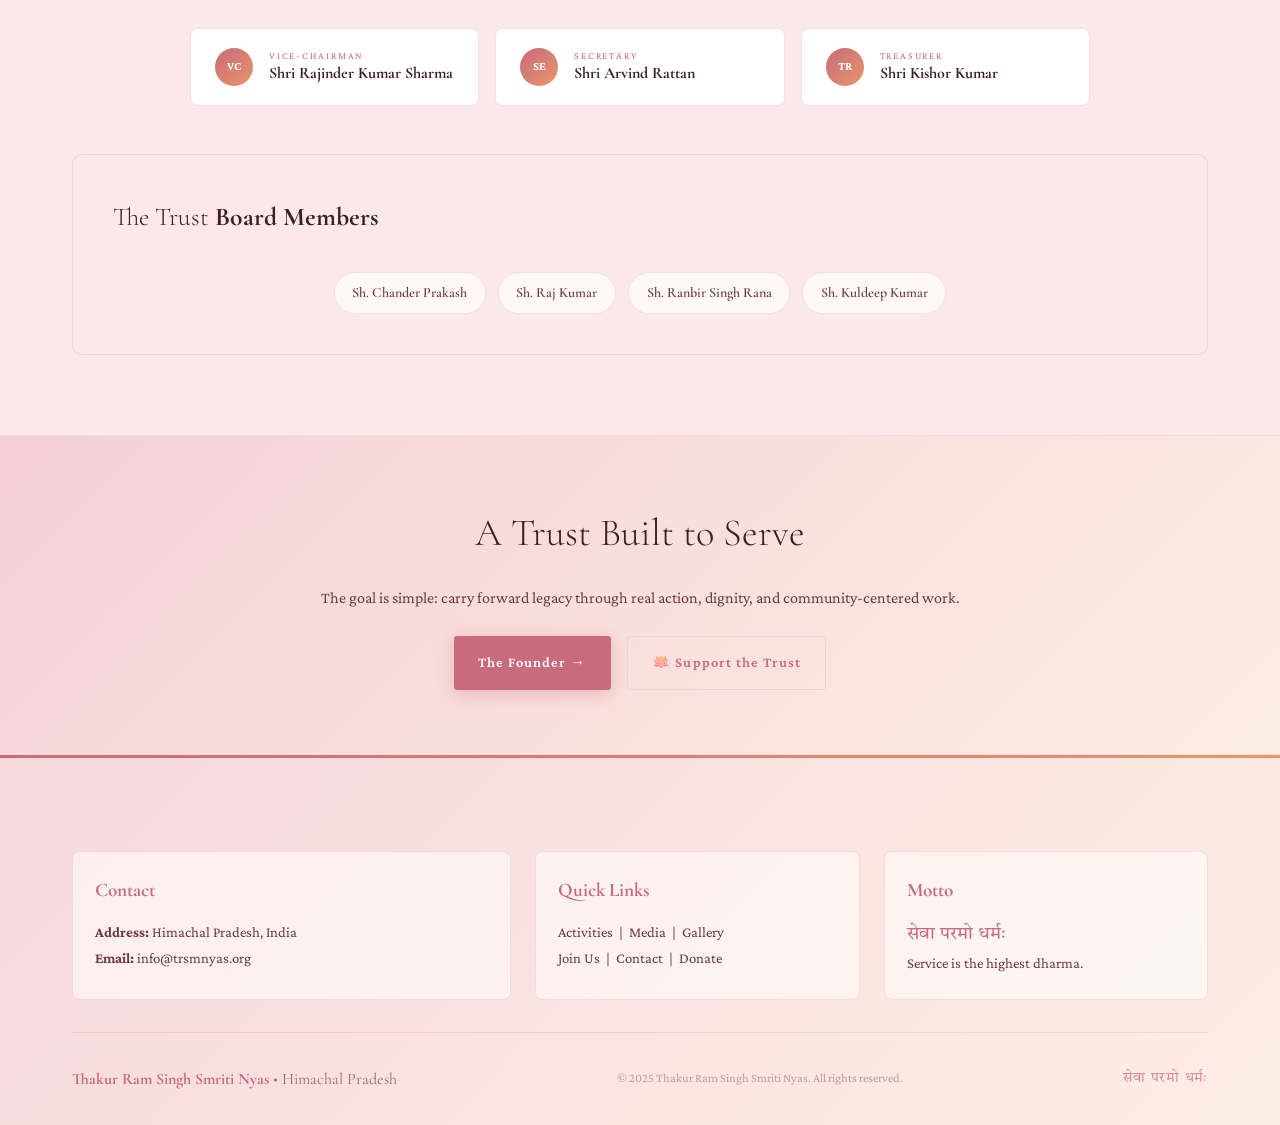
==== commit 5dc13809: "changes done according to suggestions by bose ji" ====
--- a/about.html
+++ b/about.html
@@ -10,11 +10,16 @@
 </head>
 <body>
 
+<a href="donate.html" class="donate-float"><span class="df-icon">🪷</span> Donate Now</a>
 
 <nav id="navbar">
   <div class="nav-inner">
     <a href="index.html" class="nav-logo">
-      <div class="nav-logo-emblem">🪔</div>
+      <div class="nav-logo-emblem">
+        <img src="assets/images/trust-logo.png"
+            alt="Thakur Ram Singh Smriti Nyas Emblem">
+      </div>
+
       <div class="nav-logo-text">
         <span>Thakur Ram Singh Smriti Nyas</span>
         <span>Himachal Pradesh • Charitable Trust</span>
@@ -24,29 +29,34 @@
       <li><a href="index.html">Home</a></li>
       <li><a href="about.html">About</a></li>
       <li><a href="activities.html">Activities</a></li>
-      <li><a href="founder.html">Founder</a></li>
+      <li><a href="media.html">Media</a></li>
       <li><a href="gallery.html">Gallery</a></li>
-      <li><a href="media.html">Media</a></li>
-      <li><a href="contact.html" class="nav-cta">Connect</a></li>
+      <li><a href="join.html">Join Us</a></li>
+      <li><a href="contact.html">Contact</a></li>
+      <li><a href="donate.html" class="nav-donate-btn">Donate</a></li>
     </ul>
-    <div class="hamburger" onclick="toggleMenu()"><span></span><span></span><span></span></span></div>
+    <div class="hamburger" onclick="toggleMenu()"><span></span><span></span><span></span></div>
   </div>
 </nav>
 <div class="mobile-menu" id="mobileMenu">
   <a href="index.html" onclick="toggleMenu()">Home</a>
   <a href="about.html" onclick="toggleMenu()">About</a>
   <a href="activities.html" onclick="toggleMenu()">Activities</a>
-  <a href="founder.html" onclick="toggleMenu()">Founder</a>
+  <a href="media.html" onclick="toggleMenu()">Media</a>
   <a href="gallery.html" onclick="toggleMenu()">Gallery</a>
-  <a href="media.html" onclick="toggleMenu()">Media</a>
-  <a href="contact.html" onclick="toggleMenu()">Connect</a>
+  <a href="join.html" onclick="toggleMenu()">Join Us</a>
+  <a href="contact.html" onclick="toggleMenu()">Contact</a>
+  <a href="donate.html" onclick="toggleMenu()" style="color:var(--rose);font-weight:700;">Donate →</a>
 </div>
 
 <div class="page">
+
+<!-- ══ SECTION 1: ABOUT THE TRUST ══ -->
 <section class="section">
   <div class="container">
     <div class="page-title">About the Trust</div>
-    <p class="page-lead">A institutional profile</p>
+    <p class="page-lead">Institution, Vision & Team — all in one place</p>
+
     <div class="page-split" style="margin-top:3rem;">
       <div class="panel-image fade-in">
         <img src="assets/images/WhatsApp_Image_2026-05-06_at_3.06.17_PM.jpeg" alt="Trust activity" style="width:100%;height:100%;object-fit:cover;opacity:.92;">
@@ -57,8 +67,8 @@
         <div class="divider"></div>
         <p>Thakur Ram Singh Smriti Nyas, Himachal Pradesh is a public charitable institution established with a vision to serve society through meaningful, sustainable, and value-driven initiatives — founded in the revered memory of Shraddheya Thakur Ram Singh Ji.</p>
         <p>His life exemplified selfless service, integrity, discipline, and an unwavering commitment to the welfare of society. His ideals form the moral and philosophical foundation upon which the Trust carries forward its work.</p>
-        <div class="quote-box"><p>“सर्वे भवन्तु सुखिनः, सर्वे सन्तु निरामयाः।”</p></div>
-        <p>Rooted in the ethos of Bharatiya Sanskriti, the Trust operates on the principles that true development is the holistic upliftment of individuals and communities — socially, culturally, and spiritually.</p>
+        <div class="quote-box"><p>"सर्वे भवन्तु सुखिनः, सर्वे सन्तु निरामयाः।"</p></div>
+        <p>Rooted in the ethos of Bharatiya Sanskriti, the Trust operates on the principle that true development is the holistic upliftment of individuals and communities — socially, culturally, and spiritually.</p>
         <div class="about-pillars">
           <div class="pillar"><div class="pillar-icon">🙏</div><span class="pillar-word">Seva</span><span class="pillar-word-devan">सेवा</span></div>
           <div class="pillar"><div class="pillar-icon">🌸</div><span class="pillar-word">Sanskar</span><span class="pillar-word-devan">संस्कार</span></div>
@@ -66,32 +76,162 @@
         </div>
       </div>
     </div>
-
-    <div class="about-grid" style="margin-top:4rem;">
-      <div class="text-block fade-in">
-        <span class="section-label">History & Ethos</span>
-        <h2>The Trust’s <em>Philosophy</em></h2>
-        <div class="divider"></div>
-        <p>The institution works with the belief that service should be visible, compassionate, and accountable. Every effort is meant to support education, health, environmental care, social welfare, and community dignity.</p>
-        <p>This is not a ceremonial organization; it is intended to be a living platform for practical service, community participation, and lasting social value.</p>
-      </div>
-      <div class="panel-image fade-in">
-        <div class="panel-overlay">
-          <div class="founder-mark">ॐ</div>
-          <p style="font-family:var(--ff-devan);">सर्वे भद्राणि पश्यन्तु<br>मा कश्चिद् दुःखभाग्भवेत्</p>
-        </div>
-      </div>
-    </div>
-  </div>
-</section>
-
+  </div>
+</section>
+
+<!-- ══ SECTION 2: OUR VISION ══ -->
+<section class="vision">
+  <div class="container">
+    <div class="vision-header fade-in">
+      <span class="section-label">Our Vision</span>
+      <h2>Guiding <strong>Principles</strong></h2>
+      <div class="divider center"></div>
+      <div class="big-shloka">सेवा परमो धर्मः — Service is the Highest Dharma</div>
+    </div>
+    <div class="vision-items">
+      <div class="vision-item fade-in">
+        <div class="vision-item-num">01</div>
+        <div>
+          <div class="vision-item-title">Education for All</div>
+          <div class="vision-item-desc">To promote education by establishing and supporting schools, colleges, coaching centers, and providing scholarships to deserving and needy students without discrimination.</div>
+        </div>
+      </div>
+      <div class="vision-item fade-in">
+        <div class="vision-item-num">02</div>
+        <div>
+          <div class="vision-item-title">Universal Healthcare</div>
+          <div class="vision-item-desc">To establish hospitals, dispensaries, and organize medical camps, while promoting health awareness, yoga, and physical fitness for the general well-being of all.</div>
+        </div>
+      </div>
+      <div class="vision-item fade-in">
+        <div class="vision-item-num">03</div>
+        <div>
+          <div class="vision-item-title">Sustainable Development</div>
+          <div class="vision-item-desc">To undertake rural development activities including agriculture, self-employment, livelihood generation, and environmental protection through conservation and awareness.</div>
+        </div>
+      </div>
+      <div class="vision-item fade-in">
+        <div class="vision-item-num">04</div>
+        <div>
+          <div class="vision-item-title">Inclusive Society</div>
+          <div class="vision-item-desc">To provide assistance to poor, needy, and underprivileged sections including women, children, elderly, and differently-abled, while organizing cultural programs promoting social harmony.</div>
+        </div>
+      </div>
+      <div class="vision-item fade-in">
+        <div class="vision-item-num">05</div>
+        <div>
+          <div class="vision-item-title">Nation Building</div>
+          <div class="vision-item-desc">To promote research, knowledge dissemination, and charitable activities for the benefit of all — without discrimination of caste, creed, or religion — contributing to Rashtra Nirman.</div>
+        </div>
+      </div>
+    </div>
+  </div>
+</section>
+
+<!-- ══ SECTION 3: TEAM ══ -->
+<section class="team-section">
+  <div class="container">
+    <div class="section-header fade-in">
+      <span class="section-label">The People</span>
+      <h2>Office <strong>Bearers & Team</strong></h2>
+      <div class="divider center"></div>
+    </div>
+
+    <!-- Chairman — with photo -->
+    <div class="chairman-card fade-in">
+      <div class="chairman-photo">
+        <!-- Replace src below with actual Ashok Ji photo path if available -->
+        <img src="assets/images/thakur.webp" alt="Shri Ashok Kumar Sharma" onerror="this.style.display='none';this.parentElement.innerHTML='👤'">
+      </div>
+      <div class="chairman-name">Shri Ashok Kumar Sharma</div>
+      <div class="chairman-title">Chairman — Thakur Ram Singh Smriti Nyas</div>
+      <div class="chairman-msg">
+        "It is our collective duty to serve society with honesty and dedication. The Trust is a living platform to translate the ideals of Thakur Ram Singh Ji into meaningful action for the people of Himachal Pradesh."
+      </div>
+    </div>
+
+    <!-- Other Office Bearers — names only -->
+    <div class="section-header fade-in" style="margin-bottom:1.5rem;">
+      <span class="section-label">Office Bearers</span>
+    </div>
+    <div class="bearers-list fade-in">
+      <div class="bearer-name-card">
+        <div class="bearer-dot">VC</div>
+        <div class="bearer-info">
+          <span class="bearer-role-lbl">Vice-Chairman</span>
+          <span class="bearer-nm">Shri Rajinder Kumar Sharma</span>
+        </div>
+      </div>
+      <div class="bearer-name-card">
+        <div class="bearer-dot">SE</div>
+        <div class="bearer-info">
+          <span class="bearer-role-lbl">Secretary</span>
+          <span class="bearer-nm">Shri Arvind Rattan</span>
+        </div>
+      </div>
+      <div class="bearer-name-card">
+        <div class="bearer-dot">TR</div>
+        <div class="bearer-info">
+          <span class="bearer-role-lbl">Treasurer</span>
+          <span class="bearer-nm">Shri Kishor Kumar</span>
+        </div>
+      </div>
+    </div>
+
+    <!-- Trust Board -->
+    <div class="trust-board fade-in" style="margin-top:2.5rem;">
+      <h3>The Trust <strong>Board Members</strong></h3>
+      <div class="board-list" style="margin-top:1.5rem;">
+        <span class="board-chip">Sh. Chander Prakash</span>
+        <span class="board-chip">Sh. Raj Kumar</span>
+        <span class="board-chip">Sh. Ranbir Singh Rana</span>
+        <span class="board-chip">Sh. Kuldeep Kumar</span>
+      </div>
+    </div>
+  </div>
+</section>
+
+<!-- ══ BANNER ══ -->
 <section class="banner">
   <div class="container">
     <h2>A Trust Built to Serve</h2>
     <p>The goal is simple: carry forward legacy through real action, dignity, and community-centered work.</p>
-  </div>
-</section>
-
+    <div style="margin-top:1.5rem;display:flex;gap:1rem;justify-content:center;flex-wrap:wrap;">
+      <a href="founder.html" class="btn-primary">The Founder →</a>
+      <a href="donate.html" class="btn-outline">🪷 Support the Trust</a>
+    </div>
+  </div>
+</section>
+
+<!-- ══ FOOTER ══ -->
+<div class="contact-shell" style="padding:3rem 0 2rem;">
+  <div class="container">
+    <div class="footer-columns">
+      <div class="footer-panel">
+        <h4>Contact</h4>
+        <p><strong>Address:</strong> Himachal Pradesh, India</p>
+        <p><strong>Email:</strong> info@trsmnyas.org</p>
+      </div>
+      <div class="footer-panel">
+        <h4>Quick Links</h4>
+        <p><a href="activities.html">Activities</a> &nbsp;|&nbsp; <a href="media.html">Media</a> &nbsp;|&nbsp; <a href="gallery.html">Gallery</a></p>
+        <p><a href="join.html">Join Us</a> &nbsp;|&nbsp; <a href="contact.html">Contact</a> &nbsp;|&nbsp; <a href="donate.html">Donate</a></p>
+      </div>
+      <div class="footer-panel">
+        <h4>Motto</h4>
+        <p style="font-family:var(--ff-devan); color:var(--rose);font-size:1.1rem;">सेवा परमो धर्मः</p>
+        <p>Service is the highest dharma.</p>
+      </div>
+    </div>
+    <div class="footer-bottom">
+      <div class="footer-logo-text"><strong>Thakur Ram Singh Smriti Nyas</strong> • Himachal Pradesh</div>
+      <div class="footer-copy">© 2025 Thakur Ram Singh Smriti Nyas. All rights reserved.</div>
+      <div class="footer-shloka">सेवा परमो धर्मः</div>
+    </div>
+  </div>
+</div>
+
+</div><!-- .page -->
 <script src="assets/js/main.js"></script>
 </body>
-</html>+</html>
--- a/assets/css/style.css
+++ b/assets/css/style.css
@@ -1,491 +1,664 @@
+/* =========================================================
+   THAKUR RAM SINGH SMRITI NYAS
+   Light Pink → Peach Theme  •  Full Rewrite
+========================================================= */
 
 :root {
-  --saffron:      #B22222;
-  --saffron-lt:   #D64545;
-  --saffron-pale: #FCEAEA;
-
-  --gold:         #8B1E1E;
-  --gold-lt:      #C75C5C;
-
-  --forest:       #2B0000;
-  --forest-mid:   #4A0808;
-  --forest-lt:    #6A1212;
-
-  --cream:        #FFF5F5;
-  --cream-dk:     #F5E6E6;
-
-  --ink:          #140606;
-  --ink-mid:      #3A1A1A;
-  --ink-lt:       #6B4A4A;
-
-  --white:        #FFFDFD;
-
-  --border:       rgba(178,34,34,0.22);
-  --border-dk:    rgba(178,34,34,0.45);
-
-  --shadow:       0 4px 40px rgba(20,6,6,0.18);
-  --shadow-lg:    0 12px 80px rgba(20,6,6,0.28);
-
+
+  /* ── Core Palette ── */
+  --rose:        #C96B7A;      /* primary accent – deep rose */
+  --rose-lt:     #E08C98;      /* lighter rose */
+  --rose-pale:   #F4D0D5;      /* very pale rose */
+
+  --peach:       #E8956A;      /* warm peach accent */
+  --peach-lt:    #F2B08A;      /* light peach */
+  --peach-pale:  #FDEEE5;      /* softest peach wash */
+
+  --blush:       #FBE8EB;      /* blush card / section bg */
+  --blush-mid:   #F7D8DC;      /* mid blush for dividers / borders */
+
+  --cream:       #FFF8F6;      /* page background */
+  --cream-dk:    #FFF0EC;      /* slightly darker cream */
+
+  /* ── Text ── */
+  --ink:         #3D1F26;      /* richest dark for headings */
+  --ink-mid:     #6B3A44;      /* body text */
+  --ink-lt:      #9C6472;      /* muted text */
+  --ink-xs:      #C49AA3;      /* placeholder / caption */
+
+  /* ── Borders & Shadows ── */
+  --border:      rgba(201,107,122,0.18);
+  --border-mid:  rgba(201,107,122,0.30);
+
+  --shadow:      0 8px 28px rgba(201,107,122,0.12);
+  --shadow-lg:   0 18px 56px rgba(201,107,122,0.18);
+
+  /* ── Gradients ── */
+  --grad-hero:   linear-gradient(135deg, #FDE8EC 0%, #FDF2EE 55%, #FDEEE5 100%);
+  --grad-accent: linear-gradient(135deg, var(--rose), var(--peach));
+  --grad-card:   linear-gradient(135deg, #FFF0F2 0%, #FFF5F0 100%);
+  --grad-banner: linear-gradient(135deg, #F4D0D5 0%, #FDEEE5 100%);
+  --grad-footer: linear-gradient(135deg, #F7D8DC 0%, #FDEEE5 100%);
+
+  /* ── Typography ── */
   --ff-display: 'Cormorant Garamond', serif;
   --ff-body:    'Crimson Pro', serif;
   --ff-devan:   'Tiro Devanagari Sanskrit', serif;
 }
+
+/* ── Reset ── */
 *, *::before, *::after { box-sizing: border-box; margin: 0; padding: 0; }
 html { scroll-behavior: smooth; font-size: 16px; }
 body {
   font-family: var(--ff-body);
   background: var(--cream);
-  color: var(--ink);
+  color: var(--ink-mid);
   overflow-x: hidden;
-  line-height: 1.7;
-}
-a { color: inherit; }
+  line-height: 1.75;
+}
+a { color: inherit; text-decoration: none; }
 img { max-width: 100%; display: block; }
 
+/* ── Scrollbar ── */
 ::-webkit-scrollbar { width: 6px; }
 ::-webkit-scrollbar-track { background: var(--cream-dk); }
-::-webkit-scrollbar-thumb { background: var(--saffron); border-radius: 3px; }
-
+::-webkit-scrollbar-thumb { background: var(--rose-pale); border-radius: 3px; }
+
+/* ── Subtle noise texture ── */
 body::before {
   content: '';
-  position: fixed;
-  inset: 0;
+  position: fixed; inset: 0;
   background-image: url("data:image/svg+xml,%3Csvg viewBox='0 0 256 256' xmlns='http://www.w3.org/2000/svg'%3E%3Cfilter id='noise'%3E%3CfeTurbulence type='fractalNoise' baseFrequency='0.9' numOctaves='4' stitchTiles='stitch'/%3E%3C/filter%3E%3Crect width='100%25' height='100%25' filter='url(%23noise)' opacity='0.03'/%3E%3C/svg%3E");
-  pointer-events: none;
-  z-index: 9999;
-  opacity: 0.4;
-}
-
-.container { max-width: 1200px; margin: 0 auto; padding: 0 2rem; }
-.page { padding-top: 96px; }
-.section { padding: 6rem 0; }
+  pointer-events: none; z-index: 9999; opacity: 0.25;
+}
+
+/* =========================================================
+   LAYOUT HELPERS
+========================================================= */
+.container  { max-width: 1200px; margin: 0 auto; padding: 0 2rem; }
+.page       { padding-top: 96px; }
+.section    { padding: 6rem 0; }
+
 .section-label {
-  font-size: 0.72rem; letter-spacing: 0.25em; text-transform: uppercase;
-  color: var(--saffron); display: block; margin-bottom: 0.75rem;
+  font-size: 0.72rem; letter-spacing: 0.26em; text-transform: uppercase;
+  color: var(--rose); display: block; margin-bottom: 0.75rem;
 }
 .divider {
-  width: 60px; height: 2px;
-  background: linear-gradient(90deg, var(--saffron), var(--gold));
-  margin: 1.5rem 0;
-}
-.divider.center { margin: 1.5rem auto; }
-.page-title, .section-header h2, .heading h2 {
+  width: 56px; height: 2px;
+  background: var(--grad-accent);
+  margin: 1.4rem 0; border-radius: 2px;
+}
+.divider.center { margin: 1.4rem auto; }
+
+/* page-level headings */
+.page-title {
   font-family: var(--ff-display);
-  font-size: clamp(2rem, 3.6vw, 3.1rem);
-  font-weight: 300;
-  color: var(--forest);
-}
-
+  font-size: clamp(2.2rem, 4vw, 3.4rem);
+  font-weight: 300; color: var(--ink); line-height: 1.1;
+}
+.page-lead {
+  color: var(--ink-lt); font-size: 1.05rem; margin-top: 0.6rem;
+}
+.section-header { text-align: center; margin-bottom: 4rem; }
+.section-header h2 {
+  font-family: var(--ff-display);
+  font-size: clamp(2rem, 3.5vw, 3rem);
+  font-weight: 300; color: var(--ink); line-height: 1.15;
+}
+.section-header h2 strong { font-weight: 700; color: var(--rose); }
+
+/* =========================================================
+   NAVBAR
+========================================================= */
 #navbar {
   position: fixed; top: 0; left: 0; right: 0; z-index: 1000;
   padding: 0 2rem;
   transition: all 0.4s ease;
 }
 #navbar.scrolled {
-  background: rgba(250,247,241,0.97);
-  backdrop-filter: blur(12px);
+  background: rgba(255,248,246,0.96);
+  backdrop-filter: blur(14px);
   border-bottom: 1px solid var(--border);
-  box-shadow: 0 2px 20px rgba(28,18,8,0.08);
-}
+  box-shadow: 0 2px 20px rgba(201,107,122,0.08);
+}
+
 .nav-inner {
   max-width: 1200px; margin: 0 auto;
   display: flex; align-items: center; justify-content: space-between;
   height: 72px;
 }
-.nav-logo {
-  display: flex; align-items: center; gap: 0.75rem;
-  text-decoration: none;
-}
-.nav-logo-emblem {
-  width: 44px; height: 44px;
-  background: linear-gradient(135deg, var(--saffron), var(--gold));
-  border-radius: 50%;
-  display: flex; align-items: center; justify-content: center;
-  font-size: 1.4rem; color: var(--white);
-  box-shadow: 0 2px 12px rgba(212,88,10,0.35);
-  flex-shrink: 0;
-}
-.nav-logo-text { line-height: 1.2; }
+
+.nav-logo{
+    display:flex;
+    align-items:center;
+    gap:14px;
+    text-decoration:none;
+}
+
+.nav-logo-emblem{
+    width:70px;
+    height:70px;
+    flex-shrink:0;
+    display:flex;
+    align-items:center;
+    justify-content:center;
+}
+
+.nav-logo-emblem img{
+    width:100%;
+    height:100%;
+    object-fit:contain;
+    display:block;
+}
+
+.nav-logo-text{
+    display:flex;
+    flex-direction:column;
+    justify-content:center;
+}
 .nav-logo-text span:first-child {
   display: block; font-family: var(--ff-display); font-size: 1.05rem;
-  font-weight: 700; color: var(--forest); letter-spacing: 0.01em;
+  font-weight: 700; color: var(--ink); letter-spacing: 0.01em;
 }
 .nav-logo-text span:last-child {
   display: block; font-size: 0.65rem; letter-spacing: 0.18em;
-  text-transform: uppercase; color: var(--saffron); font-weight: 500;
-}
+  text-transform: uppercase; color: var(--rose); font-weight: 500;
+}
+
 .nav-links { display: flex; gap: 1.4rem; list-style: none; align-items: center; }
 .nav-links a {
-  font-size: 0.9rem; letter-spacing: 0.06em; text-decoration: none;
+  font-size: 0.9rem; letter-spacing: 0.05em;
   color: var(--ink-mid); font-weight: 400; transition: color 0.2s;
   position: relative;
 }
 .nav-links a::after {
   content: ''; position: absolute; bottom: -3px; left: 0; right: 0;
-  height: 1px; background: var(--saffron);
+  height: 1px; background: var(--rose);
   transform: scaleX(0); transition: transform 0.25s;
 }
-.nav-links a:hover { color: var(--saffron); }
+.nav-links a:hover { color: var(--rose); }
 .nav-links a:hover::after { transform: scaleX(1); }
+
 .nav-cta {
-  background: var(--saffron); color: var(--white) !important;
+  background: var(--rose); color: #fff !important;
   padding: 0.5rem 1.2rem; border-radius: 3px;
-  font-weight: 500 !important; transition: background 0.2s !important;
-}
-.nav-cta:hover { background: var(--forest) !important; }
+  font-weight: 600 !important; transition: background 0.2s !important;
+}
+.nav-cta:hover { background: var(--peach) !important; }
 .nav-cta::after { display: none !important; }
+
 .hamburger { display: none; flex-direction: column; gap: 5px; cursor: pointer; }
 .hamburger span { display: block; width: 24px; height: 2px; background: var(--ink); transition: all 0.3s; }
 
+/* =========================================================
+   HERO
+========================================================= */
 .hero {
   min-height: 100vh;
-  background: var(--forest);
+  background: var(--grad-hero);
   position: relative; overflow: hidden;
   display: flex; align-items: center;
 }
 .hero-bg-pattern {
   position: absolute; inset: 0;
   background-image:
-    radial-gradient(ellipse 80% 60% at 60% 50%, rgba(197,151,58,0.08) 0%, transparent 70%),
-    radial-gradient(ellipse 40% 40% at 20% 80%, rgba(212,88,10,0.1) 0%, transparent 60%);
+    radial-gradient(ellipse 70% 60% at 65% 50%, rgba(232,149,106,0.13) 0%, transparent 70%),
+    radial-gradient(ellipse 40% 40% at 15% 80%, rgba(201,107,122,0.10) 0%, transparent 60%);
 }
 .hero-mandala {
-  position: absolute; right: -80px; top: 50%;
+  position: absolute; right: -90px; top: 50%;
   transform: translateY(-50%);
-  width: 650px; height: 650px; opacity: 0.06;
+  width: 620px; height: 620px; opacity: 0.08;
 }
 .hero-mandala svg { width: 100%; height: 100%; animation: spin 120s linear infinite; }
 @keyframes spin { to { transform: rotate(360deg); } }
+
 .hero-content {
   position: relative; z-index: 2;
   max-width: 1200px; margin: 0 auto; padding: 6rem 2rem 4rem;
   display: grid; grid-template-columns: 1fr 1fr; gap: 4rem; align-items: center;
 }
+
 .hero-tag {
   display: inline-flex; align-items: center; gap: 0.5rem;
-  background: rgba(197,151,58,0.15); border: 1px solid rgba(197,151,58,0.3);
+  background: rgba(201,107,122,0.10); border: 1px solid rgba(201,107,122,0.22);
   padding: 0.35rem 1rem; border-radius: 30px;
   font-size: 0.72rem; letter-spacing: 0.2em; text-transform: uppercase;
-  color: var(--gold-lt); margin-bottom: 1.5rem;
+  color: var(--rose); margin-bottom: 1.5rem;
 }
 .hero-tag::before { content: '✦'; font-size: 0.6rem; }
+
 .hero-title {
-  font-family: var(--ff-display); color: var(--white);
+  font-family: var(--ff-display); color: var(--ink);
   font-size: clamp(2.4rem, 4.5vw, 4.1rem);
   line-height: 1.05; font-weight: 300; margin-bottom: 0.5rem;
 }
-.hero-title strong { font-weight: 700; color: var(--gold-lt); }
+.hero-title strong { font-weight: 700; color: var(--rose); }
+.hero-title em    { font-style: italic; color: var(--peach); }
+
 .hero-subtitle-devan {
-  font-family: var(--ff-devan); color: var(--gold);
-  font-size: 1.1rem; margin-bottom: 1.5rem; line-height: 1.6; opacity: 0.9;
+  font-family: var(--ff-devan); color: var(--rose-lt);
+  font-size: 1.1rem; margin-bottom: 1.5rem; line-height: 1.7; opacity: 0.9;
 }
 .hero-desc {
-  color: rgba(250,247,241,0.75); font-size: 1.05rem;
+  color: var(--ink-mid); font-size: 1.05rem;
   line-height: 1.9; margin-bottom: 2rem; max-width: 540px;
 }
 .hero-actions { display: flex; gap: 1rem; flex-wrap: wrap; }
+
+/* Buttons */
 .btn-primary, .btn-outline, .btn-soft, .btn-submit, .wiki-link {
   display: inline-flex; align-items: center; gap: 0.5rem;
   padding: 0.85rem 1.55rem; border-radius: 3px;
-  font-size: 0.9rem; letter-spacing: 0.08em; text-decoration: none;
+  font-size: 0.9rem; letter-spacing: 0.07em;
   transition: all 0.25s; font-weight: 600;
 }
 .btn-primary {
-  background: var(--saffron); color: var(--white);
-  box-shadow: 0 4px 20px rgba(212,88,10,0.4);
-}
-.btn-primary:hover { background: var(--saffron-lt); transform: translateY(-2px); }
+  background: var(--rose); color: #fff;
+  box-shadow: 0 4px 18px rgba(201,107,122,0.35);
+}
+.btn-primary:hover { background: var(--rose-lt); transform: translateY(-2px); }
+
 .btn-outline {
-  border: 1px solid rgba(197,151,58,0.5); color: var(--gold-lt);
-}
-.btn-outline:hover { background: rgba(197,151,58,0.1); border-color: var(--gold); }
+  border: 1.5px solid var(--rose-pale); color: var(--rose);
+}
+.btn-outline:hover { background: var(--rose-pale); border-color: var(--rose-lt); }
+
 .btn-soft {
-  background: rgba(255,255,255,0.06); color: var(--white);
-  border: 1px solid rgba(197,151,58,0.18);
-}
-.btn-soft:hover { background: rgba(255,255,255,0.1); }
+  background: rgba(255,255,255,0.55); color: var(--ink-mid);
+  border: 1px solid var(--border);
+  backdrop-filter: blur(4px);
+}
+.btn-soft:hover { background: rgba(255,255,255,0.85); }
+
+/* Hero right stat cards */
 .hero-right { display: grid; grid-template-columns: 1fr 1fr; gap: 1rem; }
 .hero-stat-card {
-  background: rgba(255,255,255,0.04);
-  border: 1px solid rgba(197,151,58,0.15);
-  padding: 1.5rem; border-radius: 4px;
-  backdrop-filter: blur(4px);
-  transition: border-color 0.3s;
-}
-.hero-stat-card:hover { border-color: rgba(197,151,58,0.4); }
+  background: rgba(255,255,255,0.68);
+  border: 1px solid var(--border);
+  padding: 1.5rem; border-radius: 8px;
+  backdrop-filter: blur(6px);
+  transition: box-shadow 0.3s;
+}
+.hero-stat-card:hover { box-shadow: var(--shadow); }
 .hero-stat-card:nth-child(1) { grid-column: span 2; display: flex; align-items: center; gap: 1rem; }
 .hero-stat-num {
   font-family: var(--ff-display); font-size: 2.8rem;
-  font-weight: 700; color: var(--gold-lt); line-height: 1;
-}
-.hero-stat-label { font-size: 0.82rem; color: rgba(250,247,241,0.6); letter-spacing: 0.05em; margin-top: 0.25rem; }
-.hero-stat-icon { font-size: 1.8rem; margin-bottom: 0.5rem; }
-.hero-stat-text { font-size: 0.9rem; color: rgba(250,247,241,0.75); line-height: 1.5; }
+  font-weight: 700; color: var(--rose); line-height: 1;
+}
+.hero-stat-label { font-size: 0.82rem; color: var(--ink-lt); letter-spacing: 0.05em; margin-top: 0.25rem; }
+.hero-stat-icon  { font-size: 1.8rem; margin-bottom: 0.5rem; }
+.hero-stat-text  { font-size: 0.9rem; color: var(--ink-mid); line-height: 1.5; }
+
 .hero-scroll {
   position: absolute; bottom: 2rem; left: 50%; transform: translateX(-50%);
   display: flex; flex-direction: column; align-items: center; gap: 0.5rem;
-  color: rgba(250,247,241,0.4); font-size: 0.7rem; letter-spacing: 0.2em; text-transform: uppercase;
-  animation: bounce 2s ease-in-out infinite;
-  cursor: pointer; text-decoration: none;
-}
-.hero-scroll::after { content: '↓'; font-size: 1rem; color: var(--gold); }
+  color: var(--ink-lt); font-size: 0.7rem; letter-spacing: 0.2em; text-transform: uppercase;
+  animation: bounce 2s ease-in-out infinite; cursor: pointer;
+}
+.hero-scroll::after { content: '↓'; font-size: 1rem; color: var(--rose); }
 @keyframes bounce { 0%,100%{transform:translateX(-50%) translateY(0)} 50%{transform:translateX(-50%) translateY(8px)} }
 
-.marquee-strip { background: var(--saffron); padding: 0.6rem 0; overflow: hidden; }
+/* =========================================================
+   MARQUEE STRIP
+========================================================= */
+.marquee-strip {
+  background: var(--grad-accent);
+  padding: 0.65rem 0; overflow: hidden;
+}
 .marquee-track {
   display: flex; gap: 3rem; animation: marquee 30s linear infinite; width: max-content;
 }
 .marquee-item {
   display: flex; align-items: center; gap: 1rem; white-space: nowrap;
   font-size: 0.8rem; letter-spacing: 0.12em; text-transform: uppercase;
-  color: rgba(255,255,255,0.9);
-}
-.marquee-item::before { content: '✦'; font-size: 0.6rem; opacity: 0.7; }
+  color: rgba(255,255,255,0.92);
+}
+.marquee-item::before { content: '✦'; font-size: 0.6rem; opacity: 0.75; }
 @keyframes marquee { to { transform: translateX(-50%); } }
 
-.section-header { text-align: center; margin-bottom: 4rem; }
-.section-header h2 strong { font-weight: 700; }
-
+/* =========================================================
+   ABOUT / SPLIT GRID
+========================================================= */
 .about-grid, .founder-grid, .contact-grid, .page-split {
   display: grid; grid-template-columns: 1fr 1fr; gap: 5rem; align-items: center;
 }
+
 .about-img-frame, .panel-image {
-  aspect-ratio: 4/5; border-radius: 4px;
-  background: linear-gradient(135deg, var(--forest) 0%, var(--forest-mid) 50%, var(--saffron) 100%);
+  aspect-ratio: 4/5; border-radius: 12px;
+  background: var(--grad-card);
+  border: 1px solid var(--blush-mid);
   position: relative; overflow: hidden;
   display: flex; align-items: center; justify-content: center;
   box-shadow: var(--shadow-lg);
 }
 .about-img-inner, .panel-overlay {
-  text-align: center; padding: 3rem; color: rgba(250,247,241,0.85);
+  text-align: center; padding: 3rem; color: var(--ink-mid);
 }
 .about-img-inner .big-om, .founder-mark {
   font-size: 6rem; line-height: 1; margin-bottom: 1rem;
-  color: var(--gold-lt); text-shadow: 0 0 40px rgba(197,151,58,0.5);
+  color: var(--rose-pale);
 }
 .about-img-inner p {
-  font-family: var(--ff-devan); font-size: 1.1rem; line-height: 1.8; color: rgba(250,247,241,0.8);
-}
+  font-family: var(--ff-devan); font-size: 1.1rem; line-height: 1.8; color: var(--rose-lt);
+}
+
 .about-badge {
   position: absolute; bottom: -1.5rem; right: -1.5rem;
-  background: var(--saffron); color: var(--white);
+  background: var(--rose); color: #fff;
   width: 100px; height: 100px; border-radius: 50%;
   display: flex; flex-direction: column; align-items: center; justify-content: center;
-  font-family: var(--ff-display); box-shadow: 0 4px 20px rgba(212,88,10,0.4);
+  font-family: var(--ff-display); box-shadow: 0 4px 20px rgba(201,107,122,0.35);
 }
 .about-badge span:first-child { font-size: 1.6rem; font-weight: 700; line-height: 1; }
-.about-badge span:last-child { font-size: 0.6rem; letter-spacing: 0.1em; text-transform: uppercase; }
-.about-content h2, .founder-content h2 {
+.about-badge span:last-child  { font-size: 0.6rem; letter-spacing: 0.1em; text-transform: uppercase; }
+
+.about-content h2, .founder-content h2, .text-block h2 {
   font-family: var(--ff-display); font-size: clamp(2rem, 3vw, 2.8rem);
-  font-weight: 300; line-height: 1.2; color: var(--forest);
-  margin-bottom: 1rem;
-}
-.about-content h2 em, .founder-content h2 em { font-style: italic; color: var(--saffron); }
-.about-content p, .founder-content p, .text-block p, .page-text p {
+  font-weight: 300; line-height: 1.2; color: var(--ink); margin-bottom: 1rem;
+}
+.about-content h2 em, .founder-content h2 em, .text-block h2 em {
+  font-style: italic; color: var(--rose);
+}
+.about-content p, .founder-content p, .text-block p {
   font-size: 1.05rem; color: var(--ink-mid); margin-bottom: 1rem; line-height: 1.9;
 }
+
 .about-shloka, .quote-box {
-  background: var(--cream); border-left: 3px solid var(--gold);
-  padding: 1.25rem 1.5rem; border-radius: 0 4px 4px 0; margin: 1.5rem 0;
+  background: var(--blush); border-left: 3px solid var(--rose-pale);
+  padding: 1.25rem 1.5rem; border-radius: 0 8px 8px 0; margin: 1.5rem 0;
 }
 .about-shloka p, .quote-box p {
-  font-family: var(--ff-devan); font-size: 1rem; color: var(--forest); margin: 0; line-height: 1.9;
-}
-.about-pillars, .value-tags { display: flex; gap: 2rem; margin-top: 2rem; flex-wrap: wrap; }
+  font-family: var(--ff-devan); font-size: 1rem; color: var(--rose); margin: 0; line-height: 1.9;
+}
+
+.about-pillars { display: flex; gap: 2.5rem; margin-top: 2rem; flex-wrap: wrap; }
 .pillar { text-align: center; }
 .pillar-icon { font-size: 1.5rem; margin-bottom: 0.4rem; }
 .pillar-word {
-  font-family: var(--ff-display); font-size: 1rem; font-weight: 700; color: var(--forest); display: block;
+  font-family: var(--ff-display); font-size: 1rem; font-weight: 700; color: var(--ink); display: block;
 }
 .pillar-word-devan {
-  font-family: var(--ff-devan); font-size: 0.82rem; color: var(--saffron); display: block;
-}
-
+  font-family: var(--ff-devan); font-size: 0.82rem; color: var(--rose); display: block;
+}
+
+/* =========================================================
+   ACTIVITIES GRID
+========================================================= */
 .activities-grid {
   display: grid; grid-template-columns: repeat(4, 1fr); gap: 1.5rem;
 }
 .activity-card {
-  background: var(--white);
+  background: #fff;
   border: 1px solid var(--border);
-  border-radius: 4px; padding: 2rem 1.5rem;
+  border-radius: 10px; padding: 2rem 1.5rem;
   transition: all 0.35s cubic-bezier(0.4,0,0.2,1);
-  position: relative; overflow: hidden; cursor: default;
+  position: relative; overflow: hidden;
 }
 .activity-card::before {
   content: ''; position: absolute; bottom: 0; left: 0; right: 0;
-  height: 3px; background: linear-gradient(90deg, var(--saffron), var(--gold));
+  height: 3px; background: var(--grad-accent);
   transform: scaleX(0); transition: transform 0.35s;
 }
-.activity-card:hover { transform: translateY(-6px); box-shadow: var(--shadow); border-color: transparent; }
+.activity-card:hover { transform: translateY(-6px); box-shadow: var(--shadow); border-color: var(--rose-pale); }
 .activity-card:hover::before { transform: scaleX(1); }
 .activity-card:nth-child(1) { grid-column: span 2; }
 .activity-card:nth-child(6) { grid-column: span 2; }
-.card-icon { font-size: 2rem; margin-bottom: 1rem; }
+
+.card-icon  { font-size: 2rem; margin-bottom: 1rem; }
 .card-num {
   position: absolute; top: 1.25rem; right: 1.25rem;
   font-family: var(--ff-display); font-size: 2.5rem;
-  font-weight: 700; color: var(--saffron); opacity: 0.08; line-height: 1;
+  font-weight: 700; color: var(--rose); opacity: 0.07; line-height: 1;
 }
 .card-title {
   font-family: var(--ff-display); font-size: 1.2rem;
-  font-weight: 700; color: var(--forest); margin-bottom: 0.75rem;
-}
-.card-desc { font-size: 0.92rem; color: var(--ink-lt); line-height: 1.7; margin-bottom: 1rem; }
+  font-weight: 700; color: var(--ink); margin-bottom: 0.75rem;
+}
+.card-desc  { font-size: 0.92rem; color: var(--ink-lt); line-height: 1.75; margin-bottom: 1rem; }
 .card-shloka {
   font-family: var(--ff-devan); font-size: 0.78rem;
-  color: var(--saffron); line-height: 1.7; border-top: 1px solid var(--border);
-  padding-top: 0.75rem; margin-top: 0.75rem;
-}
-
+  color: var(--rose); line-height: 1.7;
+  border-top: 1px solid var(--border); padding-top: 0.75rem; margin-top: 0.75rem;
+}
+
+/* =========================================================
+   FOUNDER PAGE
+========================================================= */
 .founder {
-  padding: 6rem 0; background: var(--forest); position: relative; overflow: hidden;
+  padding: 6rem 0;
+  background: var(--grad-banner);
+  position: relative; overflow: hidden;
 }
 .founder::before {
   content: ''; position: absolute; inset: 0;
-  background: radial-gradient(ellipse at 80% 50%, rgba(197,151,58,0.08) 0%, transparent 60%);
+  background: radial-gradient(ellipse at 80% 50%, rgba(232,149,106,0.12) 0%, transparent 60%);
 }
 .founder-grid { position: relative; z-index: 1; }
+
 .founder-portrait {
-  background: rgba(255,255,255,0.04);
-  border: 1px solid rgba(197,151,58,0.2);
-  border-radius: 4px; padding: 2.5rem;
+  background: rgba(255,255,255,0.72);
+  border: 1px solid var(--border-mid);
+  border-radius: 12px; padding: 2.5rem;
   text-align: center;
+  box-shadow: var(--shadow);
 }
 .founder-photo {
   width: 220px; height: 220px; margin: 0 auto 1.5rem; border-radius: 50%;
-  overflow: hidden; border: 5px solid rgba(232,201,122,0.25);
-  box-shadow: 0 0 60px rgba(197,151,58,0.25);
+  overflow: hidden; border: 5px solid var(--rose-pale);
+  box-shadow: 0 0 50px rgba(201,107,122,0.2);
 }
 .founder-photo img { width: 100%; height: 100%; object-fit: cover; }
+
 .founder-portrait h3 {
   font-family: var(--ff-display); font-size: 1.6rem;
-  color: var(--white); font-weight: 300; margin-bottom: 0.25rem;
+  color: var(--ink); font-weight: 300; margin-bottom: 0.25rem;
 }
 .founder-portrait .years {
-  font-size: 0.8rem; color: var(--gold); letter-spacing: 0.15em;
-  text-transform: uppercase;
-}
-.founder-content h2 { color: var(--white); }
-.founder-content p { color: rgba(250,247,241,0.7); }
+  font-size: 0.8rem; color: var(--rose); letter-spacing: 0.15em; text-transform: uppercase;
+}
+.founder-portrait p { color: var(--ink-mid) !important; }
+
+.founder-content h2 { color: var(--ink); }
+.founder-content p  { color: var(--ink-mid); }
+
 .founder-quote {
-  border-left: 3px solid var(--gold); padding-left: 1.5rem; margin: 2rem 0;
+  border-left: 3px solid var(--rose-pale); padding-left: 1.5rem; margin: 2rem 0;
 }
 .founder-quote p {
   font-family: var(--ff-display); font-size: 1.3rem;
-  font-style: italic; color: var(--gold-lt) !important;
+  font-style: italic; color: var(--rose) !important;
   font-weight: 300; line-height: 1.5;
 }
+
+.value-tags { display: flex; gap: 0.75rem; flex-wrap: wrap; margin-top: 1.5rem; }
 .value-tag {
-  background: rgba(197,151,58,0.1); border: 1px solid rgba(197,151,58,0.25);
+  background: var(--blush); border: 1px solid var(--blush-mid);
   padding: 0.35rem 0.9rem; border-radius: 20px;
-  font-size: 0.78rem; color: var(--gold-lt); letter-spacing: 0.06em;
-}
+  font-size: 0.78rem; color: var(--rose); letter-spacing: 0.06em;
+}
+
 .wiki-link {
-  background: rgba(255,255,255,0.06);
-  border: 1px solid rgba(197,151,58,0.3);
-  color: var(--gold-lt);
+  background: rgba(201,107,122,0.08);
+  border: 1px solid var(--border-mid);
+  color: var(--rose);
   margin-top: 1rem;
 }
-.wiki-link:hover { background: rgba(197,151,58,0.1); transform: translateY(-2px); }
-
+.wiki-link:hover { background: var(--rose-pale); transform: translateY(-2px); }
+
+/* =========================================================
+   FOUNDER LEGACY SECTION  (was dark — now light peach)
+========================================================= */
+.founder-legacy-section {
+  padding: 6rem 0;
+  background: var(--peach-pale);
+  position: relative; overflow: hidden;
+}
+.founder-legacy-section::before {
+  content: ''; position: absolute; inset: 0;
+  background:
+    radial-gradient(circle at 20% 20%, rgba(201,107,122,0.07), transparent 40%),
+    radial-gradient(circle at 80% 70%, rgba(232,149,106,0.07), transparent 40%);
+  pointer-events: none;
+}
+.founder-legacy-section .section-header { position: relative; z-index: 2; }
+.founder-legacy-section .section-header h2 { color: var(--ink) !important; }
+.founder-legacy-section .section-label    { color: var(--rose) !important; }
+.founder-legacy-section .divider.center {
+  background: var(--grad-accent) !important;
+}
+.founder-legacy-section .vision-items { position: relative; z-index: 2; }
+
+.founder-legacy-section .vision-item {
+  display: grid; grid-template-columns: 90px 1fr; gap: 1rem;
+  padding: 2.5rem 0;
+  border-top: 1px solid var(--border);
+  transition: all 0.3s;
+}
+.founder-legacy-section .vision-item:last-child { border-bottom: 1px solid var(--border); }
+.founder-legacy-section .vision-item:hover { background: rgba(201,107,122,0.04); padding-left: 1rem; }
+.founder-legacy-section .vision-item-num {
+  font-family: var(--ff-display); font-size: 3.5rem; font-weight: 700;
+  color: var(--rose-pale) !important; line-height: 1;
+}
+.founder-legacy-section .vision-item-title {
+  font-family: var(--ff-display); font-size: 1.5rem; font-weight: 700;
+  color: var(--ink) !important; margin-bottom: 0.8rem;
+}
+.founder-legacy-section .vision-item-desc {
+  font-size: 1rem; line-height: 1.95;
+  color: var(--ink-mid) !important; max-width: 900px;
+}
+
+/* =========================================================
+   VISION SECTION (home page)
+========================================================= */
 .vision {
   padding: 6rem 0;
-  background: linear-gradient(135deg, var(--forest) 0%, #0D2218 100%);
+  background: var(--blush);
   position: relative; overflow: hidden;
 }
 .vision::before {
   content: ''; position: absolute; inset: 0;
-  background-image: radial-gradient(circle at 30% 70%, rgba(212,88,10,0.08) 0%, transparent 50%),
-                    radial-gradient(circle at 80% 20%, rgba(197,151,58,0.06) 0%, transparent 50%);
+  background:
+    radial-gradient(circle at 30% 70%, rgba(201,107,122,0.07) 0%, transparent 50%),
+    radial-gradient(circle at 80% 20%, rgba(232,149,106,0.06) 0%, transparent 50%);
 }
 .vision-header { text-align: center; margin-bottom: 4rem; position: relative; z-index: 1; }
-.vision-header h2 { font-family: var(--ff-display); font-size: clamp(2rem, 3.5vw, 3rem); font-weight: 300; color: var(--white); }
+.vision-header h2 {
+  font-family: var(--ff-display); font-size: clamp(2rem, 3.5vw, 3rem);
+  font-weight: 300; color: var(--ink);
+}
 .vision-header .big-shloka {
-  font-family: var(--ff-devan); font-size: 1.05rem; color: var(--gold); margin-top: 1rem; line-height: 2; opacity: 0.9;
-}
-.vision-items { position: relative; z-index: 1; display: flex; flex-direction: column; gap: 0; }
+  font-family: var(--ff-devan); font-size: 1.05rem; color: var(--rose-lt); margin-top: 1rem; line-height: 2;
+}
+
+.vision-items { position: relative; z-index: 1; display: flex; flex-direction: column; }
 .vision-item {
-  display: grid; grid-template-columns: 80px 1fr; gap: 0;
-  border-top: 1px solid rgba(197,151,58,0.12);
+  display: grid; grid-template-columns: 80px 1fr;
+  border-top: 1px solid var(--border);
   padding: 2rem 0;
-}
-.vision-item:last-child { border-bottom: 1px solid rgba(197,151,58,0.12); }
-.vision-item:hover { background: rgba(197,151,58,0.04); }
+  transition: background 0.25s;
+}
+.vision-item:last-child { border-bottom: 1px solid var(--border); }
+.vision-item:hover { background: rgba(201,107,122,0.04); }
 .vision-item-num {
   font-family: var(--ff-display); font-size: 3rem;
-  font-weight: 700; color: rgba(197,151,58,0.2); line-height: 1; padding-top: 0.25rem;
+  font-weight: 700; color: var(--rose-pale); line-height: 1; padding-top: 0.25rem;
 }
 .vision-item-title {
   font-family: var(--ff-display); font-size: 1.3rem;
-  font-weight: 700; color: var(--white); margin-bottom: 0.5rem;
-}
-.vision-item-desc { font-size: 0.95rem; color: rgba(250,247,241,0.6); line-height: 1.8; }
-
-.stats-strip { background: var(--saffron); }
-.impact-grid {
-  display: grid; grid-template-columns: repeat(4, 1fr); gap: 0;
-}
+  font-weight: 700; color: var(--ink); margin-bottom: 0.5rem;
+}
+.vision-item-desc { font-size: 0.95rem; color: var(--ink-lt); line-height: 1.8; }
+
+/* =========================================================
+   STATS STRIP
+========================================================= */
+.stats-strip { background: var(--grad-accent); }
+.impact-grid { display: grid; grid-template-columns: repeat(4, 1fr); }
 .impact-item {
-  text-align: center; padding: 2rem;
-  border-right: 1px solid rgba(255,255,255,0.2);
+  text-align: center; padding: 2.2rem;
+  border-right: 1px solid rgba(255,255,255,0.25);
 }
 .impact-item:last-child { border-right: none; }
 .impact-num {
   font-family: var(--ff-display); font-size: 3.2rem;
-  font-weight: 700; color: var(--white); line-height: 1;
+  font-weight: 700; color: #fff; line-height: 1;
 }
 .impact-label {
   font-size: 0.78rem; letter-spacing: 0.15em; text-transform: uppercase;
-  color: rgba(255,255,255,0.75); margin-top: 0.5rem;
-}
-
-.media {
-  padding: 6rem 0;
-  background: var(--cream);
-}
-.media-grid {
-  display: grid; grid-template-columns: repeat(2, 1fr); gap: 2rem;
-}
+  color: rgba(255,255,255,0.82); margin-top: 0.5rem;
+}
+
+/* =========================================================
+   BANNER
+========================================================= */
+.banner {
+  background: var(--grad-banner);
+  border-top: 1px solid var(--blush-mid);
+  border-bottom: 1px solid var(--blush-mid);
+  padding: 4rem 0; text-align: center;
+}
+.banner h2 {
+  font-family: var(--ff-display);
+  font-size: clamp(2rem, 3vw, 3rem);
+  font-weight: 300; color: var(--ink); margin-bottom: 1rem;
+}
+.banner p { max-width: 800px; margin: 0 auto; color: var(--ink-mid); }
+
+/* =========================================================
+   MEDIA & CARDS
+========================================================= */
+.media { padding: 6rem 0; background: var(--cream); }
+.media-grid { display: grid; grid-template-columns: repeat(2, 1fr); gap: 2rem; }
+
 .media-card {
-  background: var(--white); border: 1px solid var(--border);
-  border-radius: 4px; padding: 2.2rem;
-  transition: all 0.3s; cursor: pointer;
+  background: #fff; border: 1px solid var(--border);
+  border-radius: 10px; padding: 2.2rem;
+  transition: all 0.3s;
 }
 .media-card:hover { transform: translateY(-4px); box-shadow: var(--shadow); }
 .media-card h3 {
-  font-family: var(--ff-display); font-size: 1.5rem; font-weight: 600; color: var(--forest); margin-bottom: 0.75rem;
-}
-.media-card p { font-size: 0.95rem; color: var(--ink-lt); line-height: 1.7; }
-.media-card .media-card-type {
-  font-size: 0.68rem; letter-spacing: 0.2em; text-transform: uppercase; color: var(--saffron); margin-bottom: 1rem;
+  font-family: var(--ff-display); font-size: 1.5rem;
+  font-weight: 600; color: var(--ink); margin-bottom: 0.75rem;
+}
+.media-card p { font-size: 0.95rem; color: var(--ink-lt); line-height: 1.75; }
+.media-card-type {
+  font-size: 0.68rem; letter-spacing: 0.2em; text-transform: uppercase;
+  color: var(--rose); margin-bottom: 1rem;
   display: flex; align-items: center; gap: 0.5rem;
 }
-.media-card .media-card-type::before { content: ''; display: block; width: 20px; height: 1px; background: var(--saffron); }
+.media-card-type::before { content: ''; display: block; width: 20px; height: 1px; background: var(--rose); }
 .media-card-footer {
   margin-top: 1.5rem; padding-top: 1rem;
   border-top: 1px solid var(--border);
   display: flex; align-items: center; justify-content: space-between;
 }
-.media-card-footer span { font-size: 0.78rem; color: var(--ink-lt); }
+.media-card-footer span { font-size: 0.78rem; color: var(--ink-xs); }
 .media-card-footer a {
-  font-size: 0.82rem; color: var(--saffron); text-decoration: none; letter-spacing: 0.06em;
+  font-size: 0.82rem; color: var(--rose); letter-spacing: 0.05em;
   display: flex; align-items: center; gap: 0.4rem;
 }
-
+.media-card-footer a:hover { color: var(--peach); }
+
+/* =========================================================
+   GALLERY
+========================================================= */
 .gallery-grid {
   display: grid;
   grid-template-columns: repeat(auto-fit, minmax(240px, 1fr));
   gap: 1rem;
 }
 .gallery-grid img {
-  width: 100%;
-  height: 270px;
-  object-fit: cover;
-  border-radius: 14px;
+  width: 100%; height: 270px; object-fit: cover;
+  border-radius: 12px;
+  border: 3px solid rgba(255,255,255,0.9);
   box-shadow: var(--shadow);
   transition: transform 0.25s ease;
 }
 .gallery-grid img:hover { transform: translateY(-3px) scale(1.01); }
+
 .gallery-tags {
   display: flex; flex-wrap: wrap; gap: 0.75rem; justify-content: center; margin-bottom: 2rem;
 }
@@ -493,152 +666,112 @@
   padding: 0.45rem 0.9rem;
   border: 1px solid var(--border);
   border-radius: 999px;
-  color: var(--ink-mid);
-  font-size: 0.82rem;
-  background: rgba(255,255,255,0.55);
-}
-
-.banner {
-  background: linear-gradient(135deg, var(--forest), #0d2218);
-  color: white;
-  padding: 4rem 0;
-  text-align: center;
-}
-.banner h2 {
-  font-family: var(--ff-display);
-  font-size: clamp(2rem, 3vw, 3rem);
-  font-weight: 300;
-  margin-bottom: 1rem;
-}
-.banner p { max-width: 850px; margin: 0 auto; opacity: 0.85; }
-
+  color: var(--ink-mid); font-size: 0.82rem;
+  background: rgba(255,255,255,0.65);
+}
+
+/* =========================================================
+   CONTACT / FOOTER
+========================================================= */
 .contact-shell {
-  background: var(--ink);
-  color: white;
+  background: var(--grad-footer);
   padding: 6rem 0 4rem;
-  position: relative;
-  overflow: hidden;
+  position: relative; overflow: hidden;
 }
 .contact-shell::before {
   content: ''; position: absolute; top: 0; left: 0; right: 0;
-  height: 3px;
-  background: linear-gradient(90deg, var(--saffron), var(--gold), var(--saffron));
-}
-.contact-grid { align-items: start; }
+  height: 3px; background: var(--grad-accent);
+}
+
 .contact-left h2 {
   font-family: var(--ff-display); font-size: clamp(2rem, 3vw, 2.8rem);
-  font-weight: 300; color: var(--white); line-height: 1.2; margin-bottom: 1rem;
-}
-.contact-left h2 em { color: var(--gold-lt); font-style: italic; }
-.contact-left p { color: rgba(250,247,241,0.6); font-size: 1rem; line-height: 1.8; margin-bottom: 2rem; }
-.contact-info { display: flex; flex-direction: column; gap: 1rem; }
+  font-weight: 300; color: var(--ink); line-height: 1.2; margin-bottom: 1rem;
+}
+.contact-left h2 em { color: var(--rose); font-style: italic; }
+.contact-left p  { color: var(--ink-mid); font-size: 1rem; line-height: 1.8; margin-bottom: 2rem; }
+.contact-grid    { align-items: start; }
+.contact-info    { display: flex; flex-direction: column; gap: 1rem; }
 .info-row {
   display: flex; align-items: flex-start; gap: 1rem;
-  color: rgba(250,247,241,0.75); font-size: 0.95rem;
+  color: var(--ink-mid); font-size: 0.95rem;
 }
 .info-icon { font-size: 1.2rem; flex-shrink: 0; padding-top: 0.1rem; }
+
 .contact-form {
-  background: rgba(255,255,255,0.04);
-  border: 1px solid rgba(197,151,58,0.15);
-  border-radius: 4px; padding: 2.5rem;
-}
-.form-row { display: grid; grid-template-columns: 1fr 1fr; gap: 1rem; }
+  background: rgba(255,255,255,0.72);
+  border: 1px solid var(--border-mid);
+  border-radius: 12px; padding: 2.5rem;
+  box-shadow: var(--shadow);
+}
+.form-row   { display: grid; grid-template-columns: 1fr 1fr; gap: 1rem; }
 .form-group { margin-bottom: 1rem; }
 .form-group label {
   display: block; font-size: 0.72rem; letter-spacing: 0.15em;
-  text-transform: uppercase; color: var(--gold); margin-bottom: 0.5rem;
+  text-transform: uppercase; color: var(--rose); margin-bottom: 0.5rem;
 }
 .form-group input, .form-group textarea, .form-group select {
-  width: 100%; background: rgba(255,255,255,0.06);
-  border: 1px solid rgba(197,151,58,0.2); border-radius: 3px;
-  padding: 0.75rem 1rem; color: var(--white);
+  width: 100%; background: #fff;
+  border: 1px solid var(--border-mid); border-radius: 6px;
+  padding: 0.75rem 1rem; color: var(--ink);
   font-family: var(--ff-body); font-size: 0.95rem;
   outline: none; transition: border-color 0.25s;
 }
 .form-group textarea { min-height: 110px; resize: vertical; }
-.form-group input::placeholder, .form-group textarea::placeholder { color: rgba(250,247,241,0.3); }
-.form-group input:focus, .form-group textarea:focus { border-color: var(--saffron); }
-.form-group select option { background: var(--ink); }
+.form-group input::placeholder, .form-group textarea::placeholder { color: var(--ink-xs); }
+.form-group input:focus, .form-group textarea:focus { border-color: var(--rose); }
+.form-group select option { background: #fff; color: var(--ink); }
+
 .btn-submit {
-  width: 100%; background: var(--saffron); color: var(--white);
-  border: none; padding: 0.9rem; border-radius: 3px;
-  font-size: 0.95rem; letter-spacing: 0.08em; cursor: pointer; font-weight: 600;
-  transition: background 0.25s;
-}
-.btn-submit:hover { background: var(--saffron-lt); }
+  width: 100%; background: var(--rose); color: #fff;
+  border: none; padding: 0.9rem; border-radius: 6px;
+  font-size: 0.95rem; letter-spacing: 0.08em; cursor: pointer;
+  font-weight: 600; transition: background 0.25s;
+}
+.btn-submit:hover { background: var(--peach); }
+
+/* Footer columns */
 .footer-columns {
   margin-top: 3rem;
-  display: grid;
-  grid-template-columns: 1.15fr .85fr .85fr;
-  gap: 1.5rem;
+  display: grid; grid-template-columns: 1.15fr .85fr .85fr; gap: 1.5rem;
 }
 .footer-panel {
-  background: rgba(255,255,255,0.03);
-  border: 1px solid rgba(197,151,58,0.12);
-  border-radius: 4px;
-  padding: 1.4rem;
+  background: rgba(255,255,255,0.55);
+  border: 1px solid var(--border);
+  border-radius: 8px; padding: 1.4rem;
 }
 .footer-panel h4 {
-  font-family: var(--ff-display);
-  font-size: 1.2rem;
-  color: var(--gold-lt);
-  margin-bottom: .75rem;
+  font-family: var(--ff-display); font-size: 1.2rem;
+  color: var(--rose); margin-bottom: 0.75rem;
 }
 .footer-panel p, .footer-panel a {
-  color: rgba(250,247,241,.7);
-  font-size: .92rem;
-  line-height: 1.75;
-  text-decoration: none;
-}
-.footer-panel a:hover { color: var(--gold-lt); }
+  color: var(--ink-mid); font-size: 0.92rem; line-height: 1.75;
+}
+.footer-panel a:hover { color: var(--rose); }
+
 .footer-bottom {
   margin-top: 2rem; padding-top: 2rem;
-  border-top: 1px solid rgba(197,151,58,0.1);
+  border-top: 1px solid var(--border);
   display: flex; align-items: center; justify-content: space-between;
   flex-wrap: wrap; gap: 1rem;
 }
 .footer-logo-text {
-  font-family: var(--ff-display); font-size: 1rem;
-  color: rgba(250,247,241,0.5);
-}
-.footer-logo-text strong { color: var(--gold); }
-.footer-copy { font-size: 0.78rem; color: rgba(250,247,241,0.35); }
+  font-family: var(--ff-display); font-size: 1rem; color: var(--ink-lt);
+}
+.footer-logo-text strong { color: var(--rose); }
+.footer-copy  { font-size: 0.78rem; color: var(--ink-xs); }
 .footer-shloka {
   font-family: var(--ff-devan); font-size: 0.9rem;
-  color: rgba(197,151,58,0.5); letter-spacing: 0.05em;
-}
-
-.mobile-menu {
-  position: fixed; inset: 0; z-index: 999;
-  background: var(--white); padding: 5rem 2rem 2rem;
-  transform: translateX(100%); transition: transform 0.4s ease;
-  display: flex; flex-direction: column; gap: 2rem;
-}
-.mobile-menu.open { transform: translateX(0); }
-.mobile-menu a {
-  font-family: var(--ff-display); font-size: 2rem; font-weight: 300;
-  color: var(--forest); text-decoration: none; border-bottom: 1px solid var(--border);
-  padding-bottom: 1rem;
-  transition: color 0.2s;
-}
-.mobile-menu a:hover { color: var(--saffron); }
-
-.fade-in {
-  opacity: 0; transform: translateY(30px);
-  transition: opacity 0.7s ease, transform 0.7s ease;
-}
-.fade-in.visible { opacity: 1; transform: none; }
-.fade-in-delay-1 { transition-delay: 0.1s; }
-.fade-in-delay-2 { transition-delay: 0.2s; }
-.fade-in-delay-3 { transition-delay: 0.3s; }
-
+  color: var(--rose-lt); letter-spacing: 0.05em;
+}
+
+/* =========================================================
+   OFFICE BEARERS / FLIP CARDS
+========================================================= */
 .office-bearers {
   display: grid; grid-template-columns: repeat(4, 1fr); gap: 1.5rem;
   margin-bottom: 4rem;
 }
-.flip-card {
-  height: 280px; cursor: pointer; perspective: 1000px;
-}
+.flip-card { height: 280px; cursor: pointer; perspective: 1000px; }
 .flip-inner {
   width: 100%; height: 100%;
   transform-style: preserve-3d;
@@ -649,192 +782,470 @@
 .flip-card.flipped .flip-inner { transform: rotateY(180deg); }
 .flip-front, .flip-back {
   position: absolute; inset: 0;
-  backface-visibility: hidden; border-radius: 4px;
+  backface-visibility: hidden; border-radius: 10px;
   display: flex; flex-direction: column; align-items: center; justify-content: center;
   padding: 1.5rem;
 }
 .flip-front {
-  background: var(--cream);
-  border: 1px solid var(--border);
+  background: #fff; border: 1px solid var(--border);
 }
 .flip-back {
-  background: var(--forest);
+  background: var(--grad-accent);
   transform: rotateY(180deg);
-  border: 1px solid rgba(197,151,58,0.2);
 }
 .member-avatar {
   width: 72px; height: 72px; border-radius: 50%;
-  background: linear-gradient(135deg, var(--saffron), var(--gold));
+  background: var(--grad-accent);
   display: flex; align-items: center; justify-content: center;
-  font-size: 1.8rem; color: var(--white); margin-bottom: 1rem;
-  box-shadow: 0 4px 16px rgba(212,88,10,0.3);
+  font-size: 1.8rem; color: #fff; margin-bottom: 1rem;
+  box-shadow: 0 4px 16px rgba(201,107,122,0.3);
 }
 .member-role {
   font-size: 0.68rem; letter-spacing: 0.18em; text-transform: uppercase;
-  color: var(--saffron); margin-bottom: 0.25rem;
+  color: var(--rose); margin-bottom: 0.25rem;
 }
 .member-name {
   font-family: var(--ff-display); font-size: 1.1rem;
-  font-weight: 700; color: var(--forest); line-height: 1.2;
-}
-.flip-hint {
-  font-size: 0.68rem; color: var(--ink-lt); margin-top: 0.5rem;
-  letter-spacing: 0.08em;
-}
+  font-weight: 700; color: var(--ink); line-height: 1.2;
+}
+.flip-hint { font-size: 0.68rem; color: var(--ink-xs); margin-top: 0.5rem; letter-spacing: 0.08em; }
 .member-message {
-  font-size: 0.88rem; color: rgba(250,247,241,0.8);
-  line-height: 1.7; text-align: center; font-style: italic;
-  font-family: var(--ff-body);
+  font-size: 0.88rem; color: rgba(255,255,255,0.9);
+  line-height: 1.7; text-align: center; font-style: italic; font-family: var(--ff-body);
 }
 .member-name-back {
-  font-family: var(--ff-display); font-size: 1rem;
-  color: var(--gold-lt); margin-top: 1rem; font-weight: 600;
-}
+  font-family: var(--ff-display); font-size: 1rem; color: rgba(255,255,255,0.9);
+  margin-top: 1rem; font-weight: 600;
+}
+
+/* Trust Board */
 .trust-board {
-  background: var(--cream); border: 1px solid var(--border);
-  border-radius: 4px; padding: 2.5rem;
+  background: var(--blush); border: 1px solid var(--border);
+  border-radius: 10px; padding: 2.5rem;
 }
 .trust-board h3 {
   font-family: var(--ff-display); font-size: 1.6rem;
-  font-weight: 300; color: var(--forest); margin-bottom: 2rem;
-}
-.board-members {
-  display: flex; flex-wrap: wrap; gap: 1rem; justify-content: center;
-}
+  font-weight: 300; color: var(--ink); margin-bottom: 2rem;
+}
+.board-members { display: flex; flex-wrap: wrap; gap: 1rem; justify-content: center; }
 .board-member {
   display: flex; align-items: center; gap: 0.75rem;
-  background: var(--white); border: 1px solid var(--border);
-  padding: 0.75rem 1.25rem; border-radius: 3px;
+  background: #fff; border: 1px solid var(--border);
+  padding: 0.75rem 1.25rem; border-radius: 6px;
 }
 .board-member-dot {
   width: 32px; height: 32px; border-radius: 50%;
-  background: linear-gradient(135deg, var(--forest), var(--forest-lt));
+  background: var(--grad-accent);
   display: flex; align-items: center; justify-content: center;
-  font-size: 0.7rem; color: var(--gold-lt); flex-shrink: 0;
+  font-size: 0.7rem; color: #fff; flex-shrink: 0;
 }
 .board-member-name {
   font-family: var(--ff-display); font-size: 0.95rem;
-  font-weight: 600; color: var(--forest);
-}
-
+  font-weight: 600; color: var(--ink);
+}
+
+/* =========================================================
+   MOBILE MENU
+========================================================= */
+.mobile-menu {
+  position: fixed; inset: 0; z-index: 999;
+  background: var(--cream); padding: 5rem 2rem 2rem;
+  transform: translateX(100%); transition: transform 0.4s ease;
+  display: flex; flex-direction: column; gap: 2rem;
+}
+.mobile-menu.open { transform: translateX(0); }
+.mobile-menu a {
+  font-family: var(--ff-display); font-size: 2rem; font-weight: 300;
+  color: var(--ink); border-bottom: 1px solid var(--border);
+  padding-bottom: 1rem; transition: color 0.2s;
+}
+.mobile-menu a:hover { color: var(--rose); }
+
+/* =========================================================
+   ANIMATIONS
+========================================================= */
+.fade-in {
+  opacity: 0; transform: translateY(28px);
+  transition: opacity 0.7s ease, transform 0.7s ease;
+}
+.fade-in.visible { opacity: 1; transform: none; }
+.fade-in-delay-1 { transition-delay: 0.1s; }
+.fade-in-delay-2 { transition-delay: 0.2s; }
+.fade-in-delay-3 { transition-delay: 0.3s; }
+
+/* =========================================================
+   RESPONSIVE
+========================================================= */
 @media (max-width: 900px) {
-  .hero-content, .about-grid, .founder-grid, .contact-grid, .page-split { grid-template-columns: 1fr; }
-  .hero-right { display: none; }
-  .about-visual { display: none; }
+  .hero-content, .about-grid, .founder-grid, .contact-grid, .page-split {
+    grid-template-columns: 1fr;
+  }
+  .hero-right    { display: none; }
+  .about-visual  { display: none; }
   .activities-grid { grid-template-columns: 1fr 1fr; }
-  .activity-card:nth-child(1), .activity-card:nth-child(6) { grid-column: span 1; }
+  .activity-card:nth-child(1),
+  .activity-card:nth-child(6) { grid-column: span 1; }
   .office-bearers { grid-template-columns: 1fr 1fr; }
-  .impact-grid { grid-template-columns: 1fr 1fr; }
-  .impact-item { border-right: none; border-bottom: 1px solid rgba(255,255,255,0.2); }
-  .media-grid { grid-template-columns: 1fr; }
+  .impact-grid    { grid-template-columns: 1fr 1fr; }
+  .impact-item    { border-right: none; border-bottom: 1px solid rgba(255,255,255,0.25); }
+  .media-grid     { grid-template-columns: 1fr; }
   .footer-columns { grid-template-columns: 1fr; }
-  .nav-links { display: none; }
-  .hamburger { display: flex; }
+  .nav-links      { display: none; }
+  .hamburger      { display: flex; }
 }
 @media (max-width: 560px) {
   .activities-grid, .office-bearers, .impact-grid { grid-template-columns: 1fr; }
-  .form-row { grid-template-columns: 1fr; }
+  .form-row   { grid-template-columns: 1fr; }
   .about-pillars { flex-wrap: wrap; }
   .gallery-grid img { height: 220px; }
 }
 /* =========================================================
-   FOUNDER PAGE ONLY — DARK LEGACY SECTION
-========================================================= */
-
-.founder-legacy-section {
-  padding: 6rem 0;
+   DONATION FLOATING BUTTON
+========================================================= */
+.donate-float {
+  position: fixed;
+  bottom: 2rem;
+  right: 2rem;
+  z-index: 1100;
+  background: var(--grad-accent);
+  color: #fff;
+  padding: 0.85rem 1.5rem;
+  border-radius: 50px;
+  font-family: var(--ff-body);
+  font-size: 0.92rem;
+  font-weight: 700;
+  letter-spacing: 0.08em;
+  box-shadow: 0 6px 28px rgba(201,107,122,0.45);
+  display: flex; align-items: center; gap: 0.5rem;
+  transition: transform 0.2s, box-shadow 0.2s;
+  text-decoration: none;
+  cursor: pointer;
+}
+.donate-float:hover {
+  transform: translateY(-3px) scale(1.04);
+  box-shadow: 0 10px 36px rgba(201,107,122,0.55);
+  color: #fff;
+}
+.donate-float .df-icon { font-size: 1.1rem; animation: pulse-heart 1.6s ease-in-out infinite; }
+@keyframes pulse-heart { 0%,100%{transform:scale(1)} 50%{transform:scale(1.18)} }
+
+/* =========================================================
+   UPDATED NAV — new links
+========================================================= */
+.nav-donate-btn {
+  background: var(--grad-accent) !important;
+  color: #fff !important;
+  padding: 0.45rem 1.1rem;
+  border-radius: 3px;
+  font-weight: 700 !important;
+  font-size: 0.85rem !important;
+}
+.nav-donate-btn::after { display: none !important; }
+.nav-donate-btn:hover { opacity: 0.88; color: #fff !important; }
+
+/* =========================================================
+   ABOUT PAGE — merged Vision/About/Team
+========================================================= */
+.team-section { padding: 5rem 0; background: var(--blush); }
+
+/* Chairman special card */
+.chairman-card {
+  max-width: 380px; margin: 0 auto 3.5rem;
+  background: #fff;
+  border: 2px solid var(--rose-pale);
+  border-radius: 14px;
+  padding: 2.5rem 2rem;
+  text-align: center;
+  box-shadow: var(--shadow-lg);
   position: relative;
+}
+.chairman-card::before {
+  content: 'Chairman';
+  position: absolute; top: -14px; left: 50%; transform: translateX(-50%);
+  background: var(--grad-accent); color: #fff;
+  font-size: 0.68rem; letter-spacing: 0.22em; text-transform: uppercase;
+  padding: 0.3rem 1.2rem; border-radius: 30px; font-weight: 700;
+}
+.chairman-photo {
+  width: 160px; height: 160px; margin: 0 auto 1.25rem;
+  border-radius: 50%;
+  border: 5px solid var(--rose-pale);
+  box-shadow: 0 0 40px rgba(201,107,122,0.2);
   overflow: hidden;
-
-  background:
-    linear-gradient(
-      135deg,
-      #220000 0%,
-      #3a0505 45%,
-      #160000 100%
-    );
-}
-
-.founder-legacy-section::before {
-  content: '';
-  position: absolute;
-  inset: 0;
-
-  background:
-    radial-gradient(circle at 20% 20%, rgba(255,90,90,0.07), transparent 40%),
-    radial-gradient(circle at 80% 70%, rgba(255,120,120,0.05), transparent 40%);
-
-  pointer-events: none;
-}
-
-.founder-legacy-section .section-header {
-  position: relative;
-  z-index: 2;
-}
-
-.founder-legacy-section .section-header h2 {
-  color: #fff4f4 !important;
-}
-
-.founder-legacy-section .section-label {
-  color: #ff9b9b !important;
-}
-
-.founder-legacy-section .divider.center {
-  background: linear-gradient(90deg, #b22222, #ff7b7b) !important;
-}
-
-.founder-legacy-section .vision-items {
-  position: relative;
-  z-index: 2;
-}
-
-.founder-legacy-section .vision-item {
+  background: var(--grad-card);
+  display: flex; align-items: center; justify-content: center;
+  font-size: 4rem;
+}
+.chairman-photo img { width: 100%; height: 100%; object-fit: cover; }
+.chairman-name {
+  font-family: var(--ff-display); font-size: 1.55rem;
+  font-weight: 700; color: var(--ink); margin-bottom: 0.25rem;
+}
+.chairman-title { font-size: 0.8rem; color: var(--rose); letter-spacing: 0.15em; text-transform: uppercase; }
+.chairman-msg {
+  margin-top: 1.2rem; font-style: italic;
+  color: var(--ink-mid); font-size: 0.95rem; line-height: 1.8;
+  border-top: 1px solid var(--border); padding-top: 1rem;
+}
+
+/* Office bearers list — names only */
+.bearers-list {
   display: grid;
-  grid-template-columns: 90px 1fr;
+  grid-template-columns: repeat(3, 1fr);
   gap: 1rem;
-
-  padding: 2.7rem 0;
-
-  border-top: 1px solid rgba(255,255,255,0.08);
-
-  transition: all 0.35s ease;
-}
-
-.founder-legacy-section .vision-item:last-child {
-  border-bottom: 1px solid rgba(255,255,255,0.08);
-}
-
-.founder-legacy-section .vision-item:hover {
-  background: rgba(255,255,255,0.03);
-  padding-left: 1rem;
-}
-
-.founder-legacy-section .vision-item-num {
+  max-width: 900px; margin: 0 auto 3rem;
+}
+.bearer-name-card {
+  background: #fff;
+  border: 1px solid var(--border);
+  border-radius: 8px;
+  padding: 1.2rem 1.5rem;
+  display: flex; align-items: center; gap: 1rem;
+}
+.bearer-dot {
+  width: 38px; height: 38px; border-radius: 50%;
+  background: var(--grad-accent);
+  display: flex; align-items: center; justify-content: center;
+  font-size: 0.75rem; font-weight: 700; color: #fff; flex-shrink: 0;
+}
+.bearer-info { line-height: 1.3; }
+.bearer-role-lbl { font-size: 0.62rem; letter-spacing: 0.18em; text-transform: uppercase; color: var(--rose); display: block; }
+.bearer-nm { font-family: var(--ff-display); font-size: 1rem; font-weight: 700; color: var(--ink); }
+
+/* Board members compact */
+.board-list {
+  display: flex; flex-wrap: wrap; gap: 0.75rem; justify-content: center;
+}
+.board-chip {
+  background: rgba(255,255,255,0.7);
+  border: 1px solid var(--border);
+  border-radius: 30px;
+  padding: 0.5rem 1.1rem;
+  font-size: 0.88rem; color: var(--ink-mid);
+  font-family: var(--ff-display); font-weight: 600;
+}
+
+/* =========================================================
+   ACTIVITIES — Year-wise tabs
+========================================================= */
+.year-tabs {
+  display: flex; gap: 0.75rem; justify-content: center;
+  margin-bottom: 3rem; flex-wrap: wrap;
+}
+.year-tab {
+  padding: 0.6rem 1.8rem;
+  border: 1.5px solid var(--rose-pale);
+  border-radius: 30px;
+  font-size: 0.9rem; font-weight: 700; letter-spacing: 0.06em;
+  color: var(--rose); cursor: pointer; background: #fff;
+  transition: all 0.25s;
+}
+.year-tab.active, .year-tab:hover {
+  background: var(--rose); color: #fff; border-color: var(--rose);
+}
+.year-panel { display: none; }
+.year-panel.active { display: block; }
+.year-heading {
+  font-family: var(--ff-display); font-size: 1.8rem; font-weight: 300;
+  color: var(--ink); margin-bottom: 2rem;
+  padding-bottom: 0.75rem; border-bottom: 2px solid var(--rose-pale);
+}
+.year-heading em { color: var(--rose); font-style: italic; }
+
+/* =========================================================
+   MEDIA PAGE — Press Releases vs Our Views tabs
+========================================================= */
+.media-tabs {
+  display: flex; gap: 0; justify-content: center; margin-bottom: 3.5rem;
+  border: 1.5px solid var(--rose-pale); border-radius: 6px; overflow: hidden;
+  max-width: 440px; margin-left: auto; margin-right: auto; margin-bottom: 3.5rem;
+}
+.media-tab {
+  flex: 1; padding: 0.75rem 1.5rem; text-align: center;
+  font-size: 0.88rem; font-weight: 700; letter-spacing: 0.07em;
+  cursor: pointer; transition: all 0.22s;
+  color: var(--rose); background: #fff;
+  border: none;
+}
+.media-tab.active { background: var(--rose); color: #fff; }
+.media-panel { display: none; }
+.media-panel.active { display: block; }
+
+/* =========================================================
+   JOIN US PAGE
+========================================================= */
+.join-hero {
+  background: var(--grad-banner);
+  padding: 6rem 0 4rem;
+  border-bottom: 1px solid var(--blush-mid);
+}
+.join-grid {
+  display: grid; grid-template-columns: 1fr 1fr; gap: 3rem;
+  margin-top: 3rem;
+}
+.join-option {
+  background: #fff; border: 1px solid var(--border);
+  border-radius: 12px; padding: 2.5rem;
+  text-align: center; transition: all 0.3s;
+}
+.join-option:hover { transform: translateY(-5px); box-shadow: var(--shadow); }
+.join-option-icon { font-size: 2.5rem; margin-bottom: 1rem; }
+.join-option h3 {
+  font-family: var(--ff-display); font-size: 1.5rem;
+  color: var(--ink); font-weight: 700; margin-bottom: 0.75rem;
+}
+.join-option p { color: var(--ink-lt); font-size: 0.95rem; line-height: 1.75; }
+
+/* =========================================================
+   DONATION PAGE
+========================================================= */
+.donation-hero {
+  background: var(--grad-hero);
+  padding: 7rem 0 5rem;
+  text-align: center; position: relative; overflow: hidden;
+}
+.donation-options {
+  display: grid; grid-template-columns: repeat(3, 1fr);
+  gap: 1.5rem; margin: 3rem 0;
+}
+.donation-option {
+  background: #fff; border: 2px solid var(--border);
+  border-radius: 12px; padding: 2rem;
+  text-align: center; cursor: pointer; transition: all 0.25s;
+}
+.donation-option:hover, .donation-option.selected {
+  border-color: var(--rose); box-shadow: var(--shadow);
+  transform: translateY(-3px);
+}
+.donation-amount {
+  font-family: var(--ff-display); font-size: 2.2rem;
+  font-weight: 700; color: var(--rose); line-height: 1;
+}
+.donation-label { font-size: 0.8rem; color: var(--ink-lt); margin-top: 0.5rem; }
+.donation-form-wrap {
+  max-width: 560px; margin: 0 auto;
+  background: #fff; border: 1px solid var(--border);
+  border-radius: 14px; padding: 3rem;
+  box-shadow: var(--shadow-lg);
+}
+.donation-upi {
+  background: var(--blush); border-radius: 10px;
+  padding: 2rem; text-align: center; margin-top: 2rem;
+}
+.donation-upi-id {
+  font-family: var(--ff-display); font-size: 1.4rem;
+  font-weight: 700; color: var(--rose); letter-spacing: 0.05em;
+}
+
+/* =========================================================
+   HOME PAGE — teasers only (lighter)
+========================================================= */
+.home-teaser-grid {
+  display: grid; grid-template-columns: repeat(3, 1fr); gap: 1.5rem;
+  margin-top: 2.5rem;
+}
+.home-teaser {
+  background: #fff; border: 1px solid var(--border);
+  border-radius: 10px; padding: 2rem;
+  transition: all 0.3s;
+  text-align: center;
+}
+.home-teaser:hover { transform: translateY(-4px); box-shadow: var(--shadow); }
+.home-teaser-icon { font-size: 2rem; margin-bottom: 1rem; }
+.home-teaser h3 {
+  font-family: var(--ff-display); font-size: 1.15rem;
+  font-weight: 700; color: var(--ink); margin-bottom: 0.5rem;
+}
+.home-teaser p { font-size: 0.88rem; color: var(--ink-lt); line-height: 1.7; }
+.home-teaser-link {
+  display: inline-block; margin-top: 1rem;
+  font-size: 0.8rem; color: var(--rose); letter-spacing: 0.05em;
+}
+
+@media (max-width: 900px) {
+  .bearers-list { grid-template-columns: 1fr 1fr; }
+  .join-grid, .donation-options { grid-template-columns: 1fr; }
+  .home-teaser-grid { grid-template-columns: 1fr 1fr; }
+}
+@media (max-width: 560px) {
+  .bearers-list, .home-teaser-grid { grid-template-columns: 1fr; }
+  .donate-float { bottom: 1.2rem; right: 1.2rem; padding: 0.7rem 1.1rem; font-size: 0.82rem; }
+}
+
+
+.card-meta {
+  font-size: 0.76rem;
+  letter-spacing: 0.12em;
+  text-transform: uppercase;
+  color: var(--peach);
+  margin-bottom: 0.65rem;
+}
+
+.photo-grid {
+  display: grid;
+  grid-template-columns: repeat(auto-fit, minmax(240px, 1fr));
+  gap: 1rem;
+  margin-top: 1.5rem;
+}
+.photo-card {
+  background: rgba(255,255,255,0.78);
+  border: 1px solid var(--border);
+  border-radius: 16px;
+  padding: 0.8rem;
+  box-shadow: var(--shadow);
+}
+.photo-card img {
+  width: 100%;
+  height: 220px;
+  object-fit: cover;
+  border-radius: 12px;
+  display: block;
+}
+.photo-card figcaption {
+  margin-top: 0.75rem;
+  color: var(--ink-lt);
+  font-size: 0.9rem;
+  line-height: 1.6;
+}
+.identity-grid {
+  display: grid;
+  grid-template-columns: repeat(auto-fit, minmax(220px, 1fr));
+  gap: 1rem;
+  margin-top: 1.5rem;
+}
+.identity-card {
+  background: rgba(255,255,255,0.78);
+  border: 1px solid var(--border);
+  border-radius: 16px;
+  padding: 1rem;
+  box-shadow: var(--shadow);
+  text-align: center;
+}
+.identity-card img {
+  width: 100%;
+  max-height: 260px;
+  object-fit: contain;
+  border-radius: 12px;
+  background: white;
+}
+.identity-card h3 {
+  margin-top: 0.9rem;
   font-family: var(--ff-display);
-  font-size: 3.5rem;
-  font-weight: 700;
-
-  color: rgba(255,160,160,0.22) !important;
-
-  line-height: 1;
-}
-
-.founder-legacy-section .vision-item-title {
-  font-family: var(--ff-display);
-  font-size: 1.5rem;
-  font-weight: 700;
-
-  color: #fff7f7 !important;
-
-  margin-bottom: 0.8rem;
-}
-
-.founder-legacy-section .vision-item-desc {
-  font-size: 1rem;
-  line-height: 1.95;
-
-  color: rgba(255,240,240,0.82) !important;
-
-  max-width: 900px;
+  color: var(--ink);
+  font-size: 1.15rem;
+}
+.identity-card p {
+  margin-top: 0.4rem;
+  color: var(--ink-lt);
+  font-size: 0.92rem;
+  line-height: 1.6;
+}
+
+.about-emblem{
+    width:360px;
+    max-width:85%;
+    height:auto;
+    display:block;
+    margin:0 auto 1.5rem;
+    object-fit:contain;
 }
